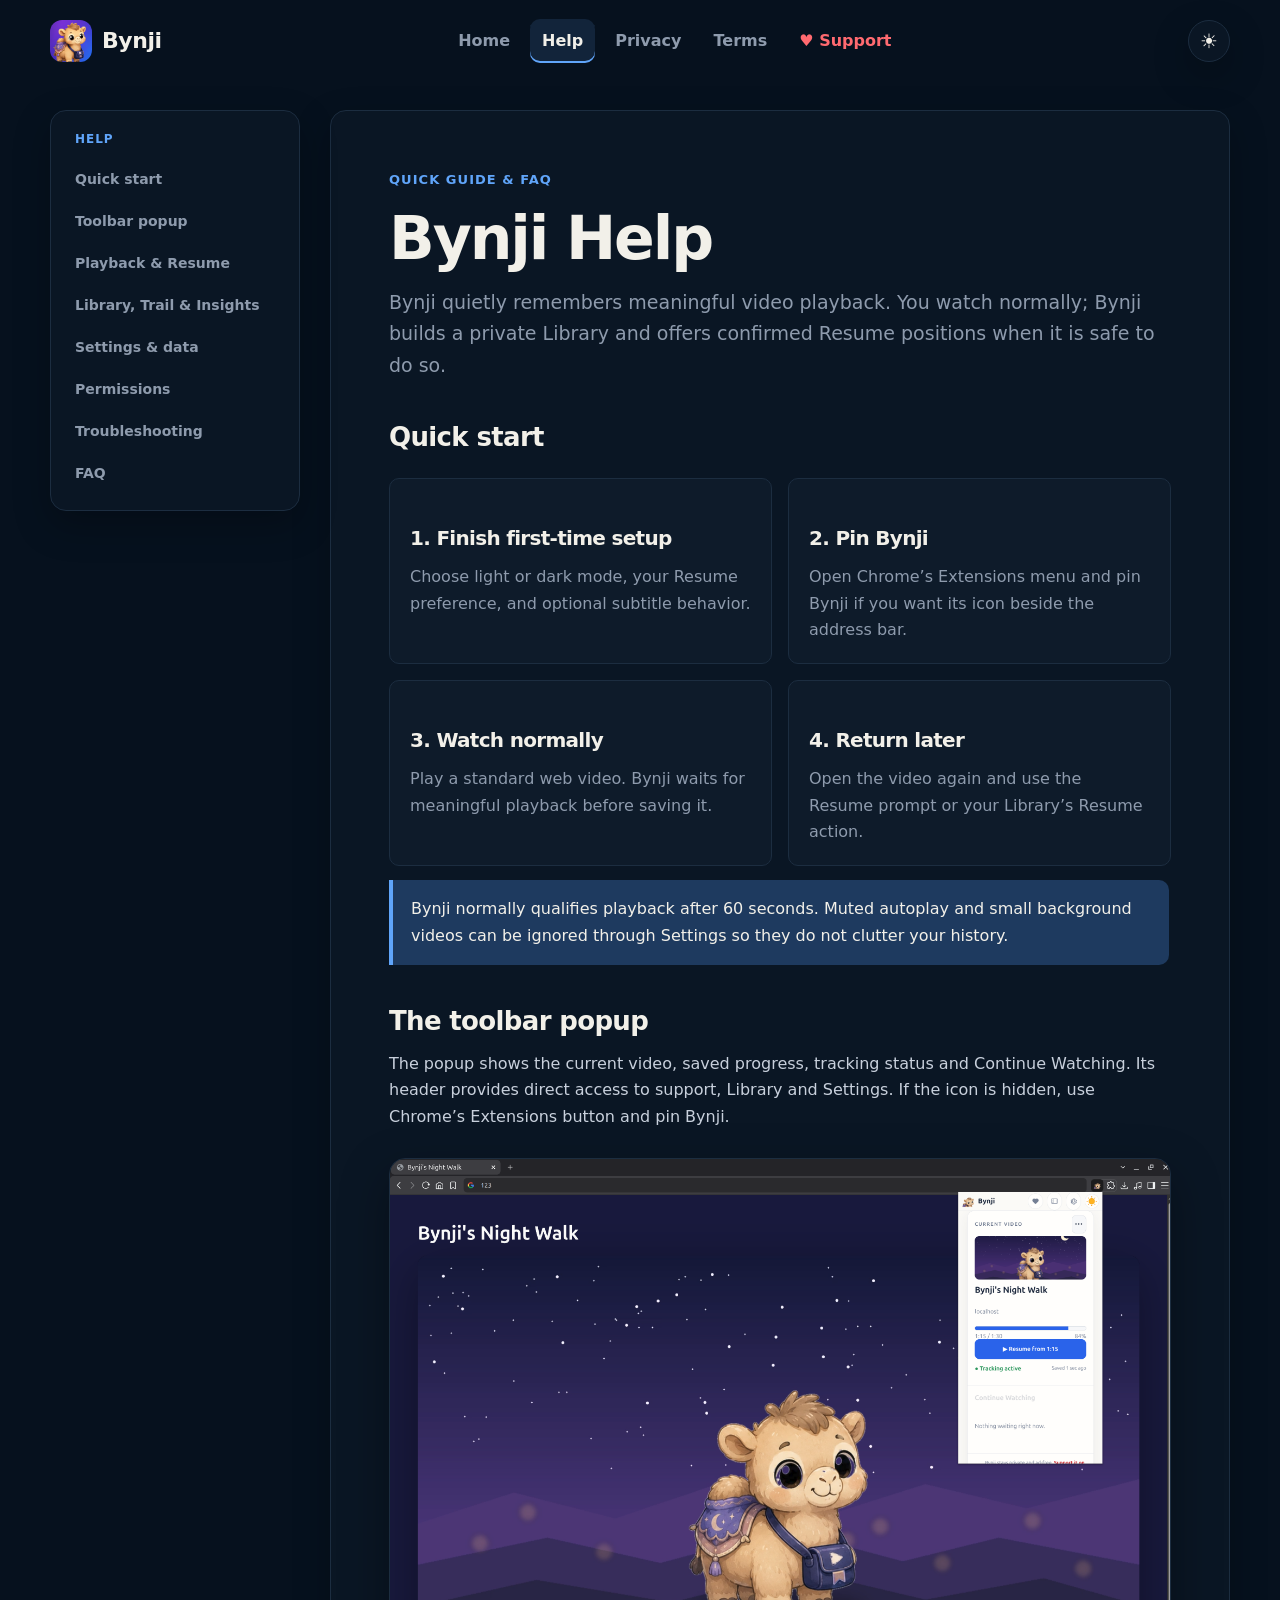
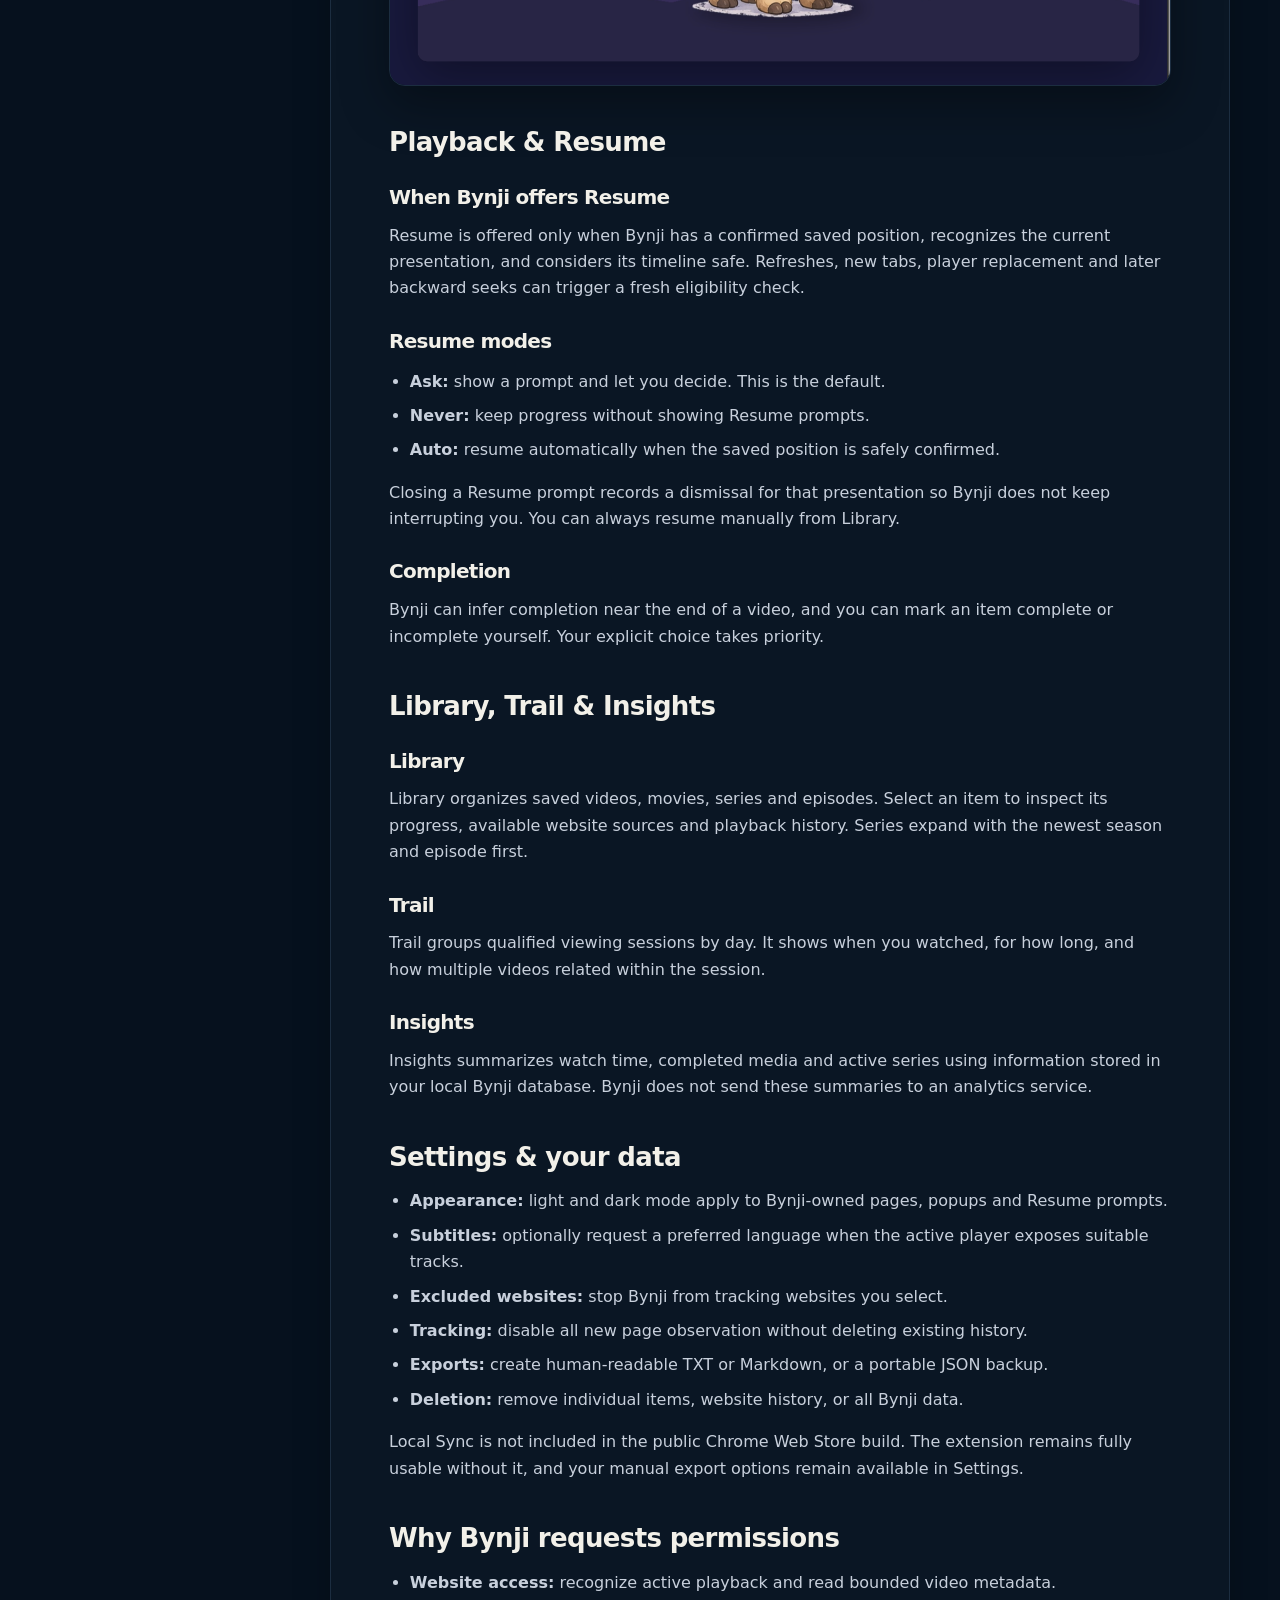
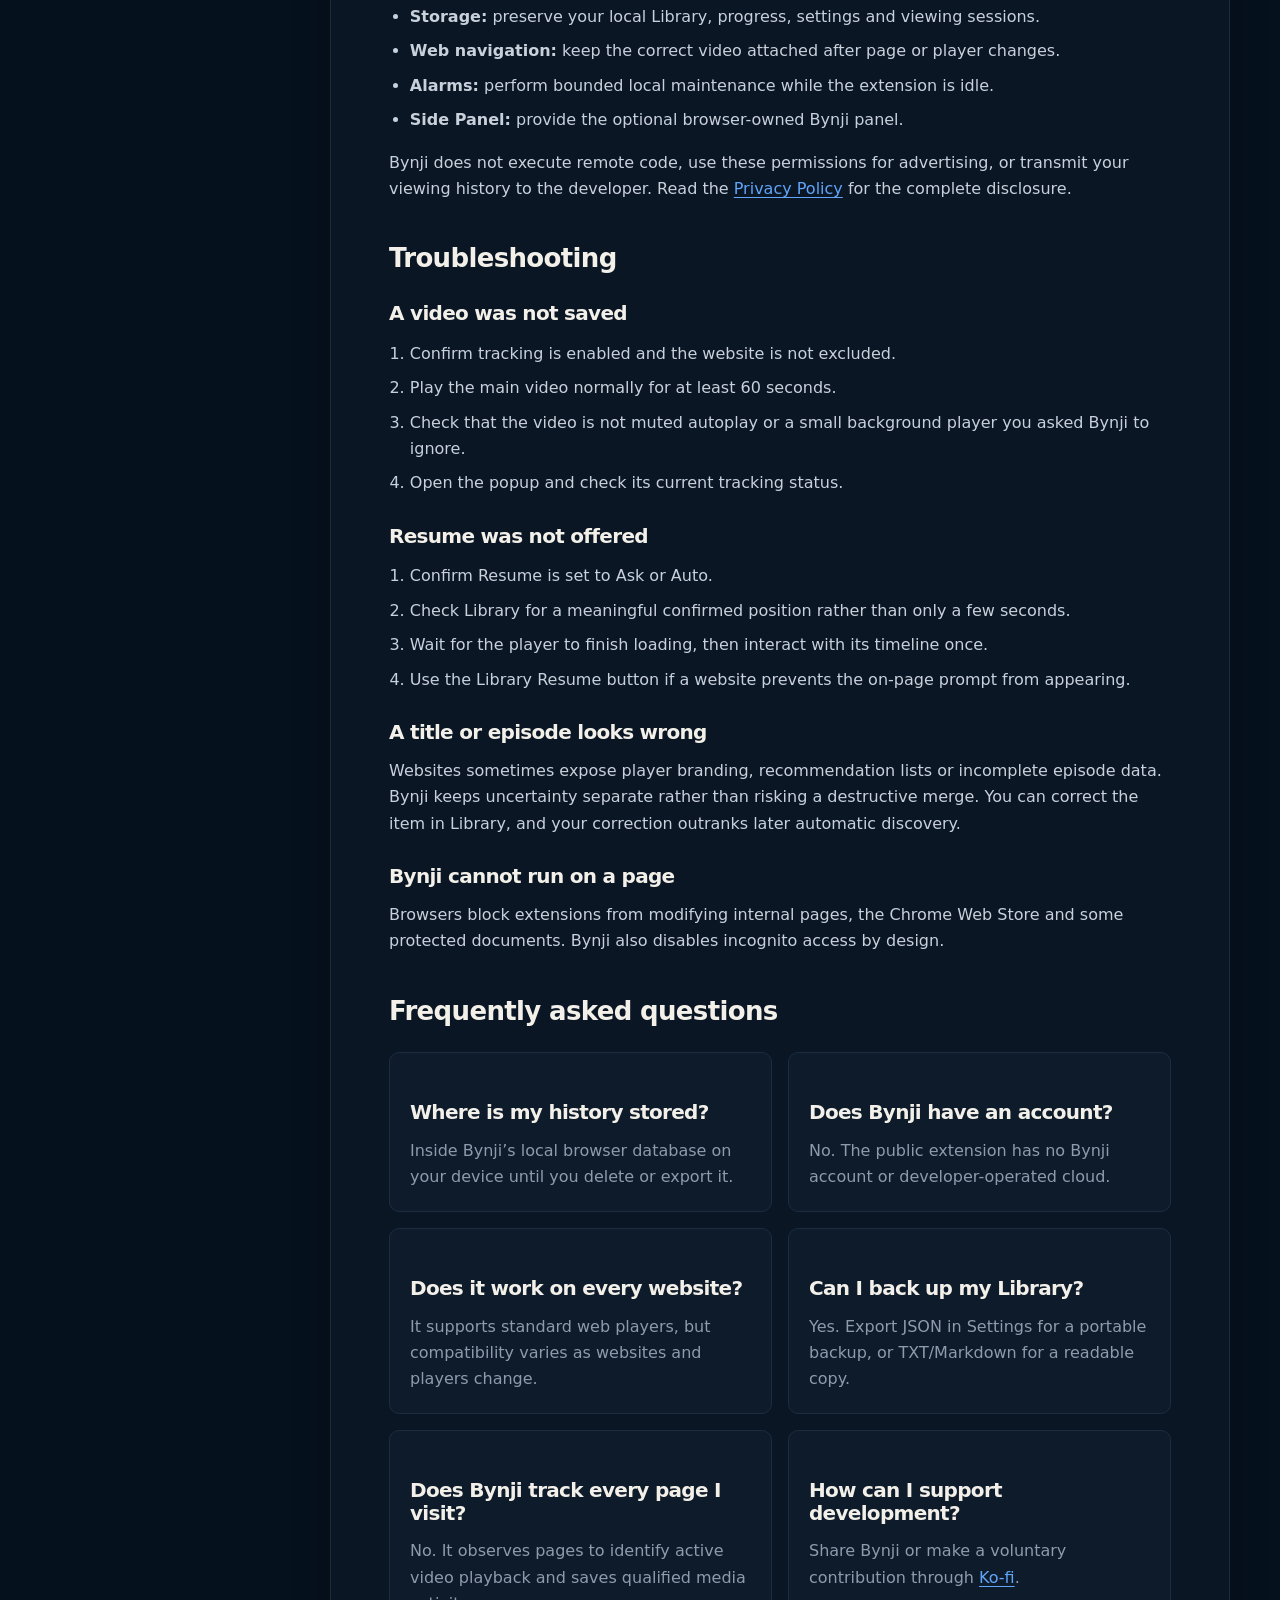
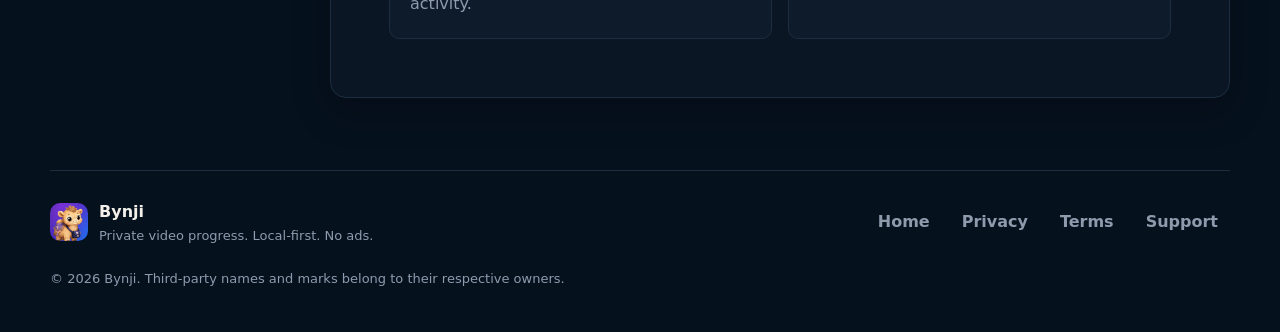
==== help.html @ 149ad933 "Add files via upload" ====
<!doctype html>
<html lang="en">
  <head>
    <meta charset="utf-8" />
    <meta name="viewport" content="width=device-width, initial-scale=1" />
    <meta name="theme-color" content="#06111e" />
    <meta
      name="description"
      content="Learn how to set up Bynji, save video progress, use Resume, and manage your private viewing history."
    />
    <title>Help · Bynji</title>
    <link
      rel="icon"
      type="image/png"
      sizes="32x32"
      href="assets/favicon-32.png"
    />
    <link
      rel="icon"
      type="image/png"
      sizes="16x16"
      href="assets/favicon-16.png"
    />
    <script src="theme.js"></script>
    <link rel="stylesheet" href="site.css" />
  </head>
  <body>
    <a class="skip-link" href="#main">Skip to content</a>
    <header class="site-header">
      <a class="brand" href="index.html" aria-label="Bynji home">
        <img src="assets/bynji-icon-128.png" alt="" width="42" height="42" />
        <span>Bynji</span>
      </a>
      <nav class="site-nav" aria-label="Primary navigation">
        <a href="index.html">Home</a>
        <a aria-current="page" href="help.html">Help</a>
        <a href="privacy.html">Privacy</a>
        <a href="terms.html">Terms</a>
        <a
          class="nav-support"
          href="https://ko-fi.com/bynji"
          target="_blank"
          rel="noreferrer"
          ><span aria-hidden="true">♥</span> Support</a
        >
      </nav>
    </header>

    <main id="main" class="page-shell">
      <aside class="page-aside">
        <strong>Help</strong>
        <nav aria-label="Help topics">
          <a href="#quick-start">Quick start</a>
          <a href="#toolbar">Toolbar popup</a>
          <a href="#resume">Playback &amp; Resume</a>
          <a href="#library">Library, Trail &amp; Insights</a>
          <a href="#controls">Settings &amp; data</a>
          <a href="#permissions">Permissions</a>
          <a href="#troubleshooting">Troubleshooting</a>
          <a href="#faq">FAQ</a>
        </nav>
      </aside>

      <article class="help-page">
        <p class="eyebrow">Quick guide &amp; FAQ</p>
        <h1>Bynji Help</h1>
        <p class="page-intro">
          Bynji quietly remembers meaningful video playback. You watch normally;
          Bynji builds a private Library and offers confirmed Resume positions
          when it is safe to do so.
        </p>

        <section id="quick-start">
          <h2>Quick start</h2>
          <div class="quick-grid">
            <div class="quick-card">
              <h3>1. Finish first-time setup</h3>
              <p>
                Choose light or dark mode, your Resume preference, and optional
                subtitle behavior.
              </p>
            </div>
            <div class="quick-card">
              <h3>2. Pin Bynji</h3>
              <p>
                Open Chrome’s Extensions menu and pin Bynji if you want its icon
                beside the address bar.
              </p>
            </div>
            <div class="quick-card">
              <h3>3. Watch normally</h3>
              <p>
                Play a standard web video. Bynji waits for meaningful playback
                before saving it.
              </p>
            </div>
            <div class="quick-card">
              <h3>4. Return later</h3>
              <p>
                Open the video again and use the Resume prompt or your Library’s
                Resume action.
              </p>
            </div>
          </div>
          <p class="notice">
            Bynji normally qualifies playback after 60 seconds. Muted autoplay
            and small background videos can be ignored through Settings so they
            do not clutter your history.
          </p>
        </section>

        <section id="toolbar">
          <h2>The toolbar popup</h2>
          <p>
            The popup shows the current video, saved progress, tracking status
            and Continue Watching. Its header provides direct access to support,
            Library and Settings. If the icon is hidden, use Chrome’s Extensions
            button and pin Bynji.
          </p>
          <figure class="inline-shot">
            <img
              src="assets/popup-resume-context.png"
              alt="Bynji popup showing saved progress beside the active Bynji's Night Walk video"
              width="2873"
              height="1938"
              loading="lazy"
            />
          </figure>
        </section>

        <section id="resume">
          <h2>Playback &amp; Resume</h2>
          <h3>When Bynji offers Resume</h3>
          <p>
            Resume is offered only when Bynji has a confirmed saved position,
            recognizes the current presentation, and considers its timeline
            safe. Refreshes, new tabs, player replacement and later backward
            seeks can trigger a fresh eligibility check.
          </p>
          <h3>Resume modes</h3>
          <ul>
            <li>
              <strong>Ask:</strong> show a prompt and let you decide. This is
              the default.
            </li>
            <li>
              <strong>Never:</strong> keep progress without showing Resume
              prompts.
            </li>
            <li>
              <strong>Auto:</strong> resume automatically when the saved
              position is safely confirmed.
            </li>
          </ul>
          <p>
            Closing a Resume prompt records a dismissal for that presentation so
            Bynji does not keep interrupting you. You can always resume manually
            from Library.
          </p>
          <h3>Completion</h3>
          <p>
            Bynji can infer completion near the end of a video, and you can mark
            an item complete or incomplete yourself. Your explicit choice takes
            priority.
          </p>
        </section>

        <section id="library">
          <h2>Library, Trail &amp; Insights</h2>
          <h3>Library</h3>
          <p>
            Library organizes saved videos, movies, series and episodes. Select
            an item to inspect its progress, available website sources and
            playback history. Series expand with the newest season and episode
            first.
          </p>
          <h3>Trail</h3>
          <p>
            Trail groups qualified viewing sessions by day. It shows when you
            watched, for how long, and how multiple videos related within the
            session.
          </p>
          <h3>Insights</h3>
          <p>
            Insights summarizes watch time, completed media and active series
            using information stored in your local Bynji database. Bynji does
            not send these summaries to an analytics service.
          </p>
        </section>

        <section id="controls">
          <h2>Settings &amp; your data</h2>
          <ul>
            <li>
              <strong>Appearance:</strong> light and dark mode apply to
              Bynji-owned pages, popups and Resume prompts.
            </li>
            <li>
              <strong>Subtitles:</strong> optionally request a preferred
              language when the active player exposes suitable tracks.
            </li>
            <li>
              <strong>Excluded websites:</strong> stop Bynji from tracking
              websites you select.
            </li>
            <li>
              <strong>Tracking:</strong> disable all new page observation
              without deleting existing history.
            </li>
            <li>
              <strong>Exports:</strong> create human-readable TXT or Markdown,
              or a portable JSON backup.
            </li>
            <li>
              <strong>Deletion:</strong> remove individual items, website
              history, or all Bynji data.
            </li>
          </ul>
          <p>
            Local Sync is not included in the public Chrome Web Store build. The
            extension remains fully usable without it, and your manual export
            options remain available in Settings.
          </p>
        </section>

        <section id="permissions">
          <h2>Why Bynji requests permissions</h2>
          <ul>
            <li>
              <strong>Website access:</strong> recognize active playback and
              read bounded video metadata.
            </li>
            <li>
              <strong>Storage:</strong> preserve your local Library, progress,
              settings and viewing sessions.
            </li>
            <li>
              <strong>Web navigation:</strong> keep the correct video attached
              after page or player changes.
            </li>
            <li>
              <strong>Alarms:</strong> perform bounded local maintenance while
              the extension is idle.
            </li>
            <li>
              <strong>Side Panel:</strong> provide the optional browser-owned
              Bynji panel.
            </li>
          </ul>
          <p>
            Bynji does not execute remote code, use these permissions for
            advertising, or transmit your viewing history to the developer. Read
            the <a href="privacy.html">Privacy Policy</a> for the complete
            disclosure.
          </p>
        </section>

        <section id="troubleshooting">
          <h2>Troubleshooting</h2>
          <h3>A video was not saved</h3>
          <ol>
            <li>
              Confirm tracking is enabled and the website is not excluded.
            </li>
            <li>Play the main video normally for at least 60 seconds.</li>
            <li>
              Check that the video is not muted autoplay or a small background
              player you asked Bynji to ignore.
            </li>
            <li>Open the popup and check its current tracking status.</li>
          </ol>
          <h3>Resume was not offered</h3>
          <ol>
            <li>Confirm Resume is set to Ask or Auto.</li>
            <li>
              Check Library for a meaningful confirmed position rather than only
              a few seconds.
            </li>
            <li>
              Wait for the player to finish loading, then interact with its
              timeline once.
            </li>
            <li>
              Use the Library Resume button if a website prevents the on-page
              prompt from appearing.
            </li>
          </ol>
          <h3>A title or episode looks wrong</h3>
          <p>
            Websites sometimes expose player branding, recommendation lists or
            incomplete episode data. Bynji keeps uncertainty separate rather
            than risking a destructive merge. You can correct the item in
            Library, and your correction outranks later automatic discovery.
          </p>
          <h3>Bynji cannot run on a page</h3>
          <p>
            Browsers block extensions from modifying internal pages, the Chrome
            Web Store and some protected documents. Bynji also disables
            incognito access by design.
          </p>
        </section>

        <section id="faq">
          <h2>Frequently asked questions</h2>
          <div class="faq-grid">
            <div class="faq-card">
              <h3>Where is my history stored?</h3>
              <p>
                Inside Bynji’s local browser database on your device until you
                delete or export it.
              </p>
            </div>
            <div class="faq-card">
              <h3>Does Bynji have an account?</h3>
              <p>
                No. The public extension has no Bynji account or
                developer-operated cloud.
              </p>
            </div>
            <div class="faq-card">
              <h3>Does it work on every website?</h3>
              <p>
                It supports standard web players, but compatibility varies as
                websites and players change.
              </p>
            </div>
            <div class="faq-card">
              <h3>Can I back up my Library?</h3>
              <p>
                Yes. Export JSON in Settings for a portable backup, or
                TXT/Markdown for a readable copy.
              </p>
            </div>
            <div class="faq-card">
              <h3>Does Bynji track every page I visit?</h3>
              <p>
                No. It observes pages to identify active video playback and
                saves qualified media activity.
              </p>
            </div>
            <div class="faq-card">
              <h3>How can I support development?</h3>
              <p>
                Share Bynji or make a voluntary contribution through
                <a
                  href="https://ko-fi.com/bynji"
                  target="_blank"
                  rel="noreferrer"
                  >Ko-fi</a
                >.
              </p>
            </div>
          </div>
        </section>
      </article>
    </main>

    <footer class="site-footer">
      <div class="footer-brand">
        <img src="assets/bynji-icon-128.png" alt="" width="38" height="38" />
        <div>
          <strong>Bynji</strong
          ><span>Private video progress. Local-first. No ads.</span>
        </div>
      </div>
      <nav aria-label="Footer navigation">
        <a href="index.html">Home</a><a href="privacy.html">Privacy</a
        ><a href="terms.html">Terms</a><a href="support.html">Support</a>
      </nav>
      <p>
        © 2026 Bynji. Third-party names and marks belong to their respective
        owners.
      </p>
    </footer>
  </body>
</html>
---- site.css ----
:root {
  color-scheme: dark;
  --background: #06111e;
  --surface: #0a1624;
  --surface-secondary: #0e1b2a;
  --surface-hover: #12243a;
  --surface-selected: #0d2949;
  --text: #c8d0dc;
  --text-strong: #f2f0e9;
  --muted: #8e9bad;
  --border: #1c2d40;
  --border-strong: #2a425d;
  --accent: #60a5fa;
  --accent-hover: #93c5fd;
  --accent-soft: #1e3a5f;
  --success: #56c785;
  --heart: #ff6a70;
  --shadow: 0 18px 48px rgb(0 0 0 / 34%);
  --shadow-soft: 0 14px 36px rgb(0 0 0 / 26%);
  --radius-small: 10px;
  --radius: 16px;
  --radius-large: 24px;
  --content: 1180px;
  --font:
    Inter, ui-sans-serif, system-ui, -apple-system, BlinkMacSystemFont,
    "Segoe UI", sans-serif;
}

:root[data-theme="light"] {
  color-scheme: light;
  --background: #fbfaf7;
  --surface: #fffefc;
  --surface-secondary: #f6f7f9;
  --surface-hover: #f1f5fb;
  --surface-selected: #edf4ff;
  --text: #344158;
  --text-strong: #101d35;
  --muted: #758095;
  --border: #e2e5e9;
  --border-strong: #cfd5dd;
  --accent: #2563eb;
  --accent-hover: #1d4ed8;
  --accent-soft: #dbeafe;
  --success: #24965a;
  --heart: #d51f2a;
  --shadow: 0 14px 38px rgb(16 29 53 / 8%);
  --shadow-soft: 0 8px 28px rgb(16 29 53 / 6%);
}

* {
  box-sizing: border-box;
}

html {
  scroll-behavior: smooth;
}

body {
  margin: 0;
  background: var(--background);
  color: var(--text);
  font: 16px/1.65 var(--font);
  text-rendering: optimizeLegibility;
}

img {
  display: block;
  max-width: 100%;
}

a {
  color: var(--accent);
  text-decoration-thickness: 1px;
  text-underline-offset: 3px;
}

button,
a {
  -webkit-tap-highlight-color: transparent;
}

:focus-visible {
  outline: 3px solid var(--accent);
  outline-offset: 3px;
}

.skip-link {
  position: fixed;
  z-index: 20;
  top: 10px;
  left: 10px;
  translate: 0 -150%;
  border-radius: var(--radius-small);
  padding: 10px 14px;
  background: var(--accent);
  color: #fff;
  font-weight: 750;
  text-decoration: none;
}

.skip-link:focus {
  translate: 0;
}

.site-header,
main,
.site-footer {
  width: min(var(--content), calc(100% - 40px));
  margin-inline: auto;
}

.site-header {
  min-height: 82px;
  display: flex;
  align-items: center;
  justify-content: space-between;
  gap: 32px;
  padding-block: 16px;
}

.brand {
  display: inline-flex;
  align-items: center;
  gap: 10px;
  color: var(--text-strong);
  font-size: 22px;
  font-weight: 800;
  letter-spacing: -0.02em;
  text-decoration: none;
}

.brand img {
  border-radius: 12px;
}

.site-nav,
.site-footer nav {
  display: flex;
  align-items: center;
  flex-wrap: wrap;
  gap: 8px;
}

.site-nav a,
.site-footer nav a {
  border-radius: var(--radius-small);
  padding: 9px 12px;
  color: var(--muted);
  font-weight: 650;
  text-decoration: none;
}

.site-nav a:hover,
.site-footer nav a:hover,
.site-nav a[aria-current="page"] {
  background: var(--surface-hover);
  color: var(--text-strong);
}

.site-nav a[aria-current="page"] {
  box-shadow: inset 0 -2px var(--accent);
}

.site-nav .nav-support {
  color: var(--heart);
}

.theme-toggle {
  width: 42px;
  height: 42px;
  flex: 0 0 auto;
  display: inline-grid;
  place-items: center;
  border: 1px solid var(--border);
  border-radius: 50%;
  padding: 0;
  background: var(--surface);
  color: var(--text-strong);
  cursor: pointer;
  font: 20px/1 var(--font);
  box-shadow: var(--shadow-soft);
}

.theme-toggle:hover {
  border-color: var(--accent);
  background: var(--surface-hover);
}

main {
  padding-block: 28px 72px;
}

.hero {
  position: relative;
  overflow: hidden;
  min-height: 580px;
  display: grid;
  grid-template-columns: minmax(0, 1.05fr) minmax(360px, 0.95fr);
  align-items: center;
  gap: clamp(44px, 7vw, 96px);
  border: 1px solid var(--border);
  border-radius: var(--radius-large);
  padding: clamp(38px, 7vw, 84px);
  background:
    radial-gradient(circle at 88% 12%, rgb(37 99 235 / 19%), transparent 34%),
    linear-gradient(135deg, var(--surface), var(--surface-secondary));
  box-shadow: var(--shadow);
}

.hero::after {
  position: absolute;
  right: -90px;
  bottom: -180px;
  width: 460px;
  height: 460px;
  border: 1px solid var(--border);
  border-radius: 50%;
  content: "";
  opacity: 0.65;
}

.hero-copy,
.hero-art {
  position: relative;
  z-index: 1;
}

.eyebrow {
  margin: 0 0 12px;
  color: var(--accent);
  font-size: 13px;
  font-weight: 800;
  letter-spacing: 0.08em;
  text-transform: uppercase;
}

.status-dot {
  display: inline-block;
  width: 8px;
  height: 8px;
  margin-right: 6px;
  border-radius: 50%;
  background: var(--success);
}

h1,
h2,
h3,
p {
  overflow-wrap: break-word;
}

h1,
h2,
h3 {
  color: var(--text-strong);
  line-height: 1.14;
  letter-spacing: -0.035em;
}

h1 {
  max-width: 720px;
  margin: 0;
  font-size: clamp(46px, 7.5vw, 82px);
}

h2 {
  margin: 0;
  font-size: clamp(28px, 4vw, 44px);
}

h3 {
  margin: 0;
  font-size: 20px;
}

.hero-lede {
  max-width: 650px;
  margin: 24px 0 0;
  color: var(--muted);
  font-size: clamp(18px, 2vw, 22px);
}

.actions {
  display: flex;
  flex-wrap: wrap;
  gap: 12px;
  margin-top: 30px;
}

.button {
  min-height: 46px;
  display: inline-flex;
  align-items: center;
  justify-content: center;
  gap: 8px;
  border: 1px solid var(--border-strong);
  border-radius: var(--radius-small);
  padding: 10px 17px;
  background: var(--surface);
  color: var(--text-strong);
  font-weight: 750;
  text-align: center;
  text-decoration: none;
  box-shadow: 0 2px 4px rgb(16 29 53 / 4%);
}

.button:hover {
  border-color: var(--accent);
  background: var(--surface-hover);
}

.button--primary {
  border-color: var(--accent);
  background: var(--accent);
  color: #fff;
}

.button--primary:hover {
  border-color: var(--accent-hover);
  background: var(--accent-hover);
}

.button--disabled {
  cursor: default;
  opacity: 0.88;
}

.hero-points {
  display: flex;
  flex-wrap: wrap;
  gap: 10px 22px;
  margin: 22px 0 0;
  padding: 0;
  color: var(--muted);
  font-size: 14px;
  font-weight: 650;
  list-style: none;
}

.hero-points li::before {
  margin-right: 7px;
  color: var(--success);
  content: "✓";
}

.hero-art {
  min-height: 350px;
  display: grid;
  place-items: center;
}

.hero-art > img {
  position: absolute;
  z-index: 2;
  top: -12px;
  right: 14px;
  width: clamp(92px, 13vw, 140px);
  border: 8px solid var(--surface);
  border-radius: 28px;
  box-shadow: var(--shadow);
  rotate: 4deg;
}

.resume-card {
  width: min(100%, 390px);
  display: grid;
  gap: 14px;
  border: 1px solid var(--border);
  border-radius: var(--radius);
  padding: 28px;
  background: var(--surface);
  box-shadow: var(--shadow);
  rotate: -2deg;
}

.resume-label {
  color: var(--accent);
  font-size: 13px;
  font-weight: 800;
  letter-spacing: 0.09em;
  text-transform: uppercase;
}

.resume-card strong {
  color: var(--text-strong);
  font-size: 24px;
}

.progress-track {
  overflow: hidden;
  height: 7px;
  border-radius: 99px;
  background: var(--surface-secondary);
}

.progress-track span {
  display: block;
  width: 74%;
  height: 100%;
  border-radius: inherit;
  background: var(--accent);
}

.resume-meta {
  color: var(--muted);
  font-size: 13px;
}

.feature-grid {
  display: grid;
  grid-template-columns: repeat(4, minmax(0, 1fr));
  gap: 16px;
  margin-top: 22px;
}

.feature-card {
  border: 1px solid var(--border);
  border-radius: var(--radius);
  padding: 25px;
  background: var(--surface);
  box-shadow: var(--shadow-soft);
}

.feature-card h2 {
  margin-top: 18px;
  font-size: 21px;
  letter-spacing: -0.02em;
}

.feature-card p {
  margin: 10px 0 0;
  color: var(--muted);
  font-size: 15px;
}

.feature-icon {
  width: 42px;
  height: 42px;
  display: inline-grid;
  place-items: center;
  border: 1px solid color-mix(in srgb, var(--accent) 35%, var(--border));
  border-radius: 50%;
  background: var(--accent-soft);
  color: var(--accent);
  font-size: 18px;
  font-weight: 800;
}

.showcase,
.steps,
.compatibility {
  margin-top: clamp(72px, 10vw, 120px);
}

.section-heading {
  max-width: 760px;
}

.section-heading > p:not(.eyebrow),
.compatibility p,
.privacy-banner p {
  margin: 18px 0 0;
  color: var(--muted);
  font-size: 18px;
}

.product-shot {
  overflow: hidden;
  margin: 0;
  border: 1px solid var(--border);
  border-radius: var(--radius);
  background: var(--surface);
  box-shadow: var(--shadow);
}

.product-shot--wide {
  margin-top: 34px;
}

.product-shot img {
  width: 100%;
  height: auto;
  background: var(--surface-secondary);
}

.product-shot figcaption {
  padding: 14px 18px;
  color: var(--muted);
  font-size: 14px;
}

.product-shot-grid {
  display: grid;
  grid-template-columns: repeat(2, minmax(0, 1fr));
  gap: 20px;
  margin-top: 20px;
}

.step-list {
  display: grid;
  grid-template-columns: repeat(3, minmax(0, 1fr));
  gap: 18px;
  margin: 32px 0 0;
  padding: 0;
  list-style: none;
}

.step-list li {
  display: flex;
  gap: 16px;
  border-top: 1px solid var(--border-strong);
  padding-top: 22px;
}

.step-list li > span {
  flex: 0 0 auto;
  width: 32px;
  height: 32px;
  display: grid;
  place-items: center;
  border-radius: 50%;
  background: var(--accent);
  color: #fff;
  font-size: 14px;
  font-weight: 800;
}

.step-list strong {
  display: block;
  color: var(--text-strong);
}

.step-list p {
  margin: 7px 0 0;
  color: var(--muted);
  font-size: 15px;
}

.privacy-banner {
  display: grid;
  grid-template-columns: minmax(0, 1fr) auto;
  align-items: center;
  gap: 38px;
  margin-top: clamp(72px, 10vw, 120px);
  border: 1px solid color-mix(in srgb, var(--accent) 28%, var(--border));
  border-radius: var(--radius-large);
  padding: clamp(28px, 5vw, 54px);
  background:
    radial-gradient(circle at 100% 0%, rgb(37 99 235 / 14%), transparent 42%),
    var(--surface);
  box-shadow: var(--shadow-soft);
}

.privacy-banner h2 {
  max-width: 730px;
}

.compatibility {
  display: flex;
  align-items: end;
  justify-content: space-between;
  gap: 40px;
  border-bottom: 1px solid var(--border);
  padding-bottom: 58px;
}

.text-link {
  flex: 0 0 auto;
  font-weight: 750;
  text-decoration: none;
}

.text-link:hover {
  text-decoration: underline;
}

.site-footer {
  display: grid;
  grid-template-columns: 1fr auto;
  align-items: center;
  gap: 22px;
  border-top: 1px solid var(--border);
  padding-block: 28px 42px;
}

.footer-brand {
  display: flex;
  align-items: center;
  gap: 11px;
}

.footer-brand img {
  border-radius: 10px;
}

.footer-brand strong,
.footer-brand span {
  display: block;
}

.footer-brand strong {
  color: var(--text-strong);
}

.footer-brand span,
.site-footer > p {
  color: var(--muted);
  font-size: 13px;
}

.site-footer > p {
  grid-column: 1 / -1;
  margin: 0;
}

/* Interior pages */
.page-shell {
  display: grid;
  grid-template-columns: 250px minmax(0, 1fr);
  gap: 30px;
  align-items: start;
}

.page-aside {
  position: sticky;
  top: 24px;
  border: 1px solid var(--border);
  border-radius: var(--radius);
  padding: 16px;
  background: var(--surface);
  box-shadow: var(--shadow-soft);
}

.page-aside strong {
  display: block;
  margin: 3px 8px 10px;
  color: var(--accent);
  font-size: 12px;
  letter-spacing: 0.08em;
  text-transform: uppercase;
}

.page-aside nav {
  display: grid;
  gap: 3px;
}

.page-aside a {
  border-radius: 8px;
  padding: 8px;
  color: var(--muted);
  font-size: 14px;
  font-weight: 650;
  text-decoration: none;
}

.page-aside a:hover,
.page-aside a[aria-current="true"] {
  background: var(--surface-hover);
  color: var(--text-strong);
}

.document,
.help-page {
  border: 1px solid var(--border);
  border-radius: var(--radius);
  padding: clamp(28px, 5vw, 58px);
  background: var(--surface);
  box-shadow: var(--shadow-soft);
}

.document > :first-child,
.help-page > :first-child {
  margin-top: 0;
}

.document h1,
.help-page h1 {
  font-size: clamp(38px, 6vw, 60px);
}

.document h2,
.help-page h2 {
  margin-top: 42px;
  font-size: 26px;
  letter-spacing: -0.025em;
}

.document h3,
.help-page h3 {
  margin-top: 28px;
}

.document p,
.document li,
.help-page p,
.help-page li {
  max-width: 780px;
}

.document p,
.help-page p {
  margin-block: 14px;
}

.document ul,
.document ol,
.help-page ul,
.help-page ol {
  padding-left: 1.3rem;
}

.document li + li,
.help-page li + li {
  margin-top: 8px;
}

.effective,
.muted {
  color: var(--muted);
}

.page-intro {
  max-width: 760px;
  color: var(--muted);
  font-size: 19px;
}

.quick-grid,
.faq-grid {
  display: grid;
  grid-template-columns: repeat(2, minmax(0, 1fr));
  gap: 16px;
  margin-top: 26px;
}

.quick-card,
.faq-card {
  border: 1px solid var(--border);
  border-radius: var(--radius-small);
  padding: 20px;
  background: var(--surface-secondary);
}

.quick-card p,
.faq-card p {
  margin-bottom: 0;
  color: var(--muted);
}

.inline-shot {
  width: 100%;
  margin: 28px 0;
  overflow: hidden;
  border: 1px solid var(--border);
  border-radius: var(--radius);
  box-shadow: var(--shadow);
}

.inline-shot img {
  width: 100%;
  height: auto;
}

.notice {
  margin-top: 26px;
  border-left: 4px solid var(--accent);
  border-radius: 0 var(--radius-small) var(--radius-small) 0;
  padding: 16px 18px;
  background: var(--accent-soft);
  color: var(--text-strong);
}

.support-hero {
  min-height: 520px;
  display: grid;
  grid-template-columns: minmax(0, 1fr) minmax(240px, 0.7fr);
  align-items: center;
  gap: 48px;
}

.support-hero img {
  width: min(100%, 360px);
  justify-self: center;
  border-radius: var(--radius-large);
  box-shadow: var(--shadow);
}

@media (max-width: 940px) {
  .hero {
    grid-template-columns: 1fr;
  }

  .hero-art {
    min-height: 280px;
  }

  .feature-grid {
    grid-template-columns: repeat(2, minmax(0, 1fr));
  }

  .page-shell {
    grid-template-columns: 1fr;
  }

  .page-aside {
    position: static;
  }

  .page-aside nav {
    display: flex;
    flex-wrap: wrap;
  }
}

@media (max-width: 720px) {
  .site-header {
    position: relative;
    align-items: flex-start;
    flex-direction: column;
    gap: 12px;
    padding-right: 54px;
  }

  .theme-toggle {
    position: absolute;
    top: 16px;
    right: 0;
  }

  .site-nav {
    width: 100%;
    overflow-x: auto;
    flex-wrap: nowrap;
    padding-bottom: 4px;
  }

  .site-nav a {
    flex: 0 0 auto;
  }

  .hero {
    min-height: 0;
    padding: 34px 24px;
  }

  .feature-grid,
  .product-shot-grid,
  .step-list,
  .quick-grid,
  .faq-grid,
  .support-hero {
    grid-template-columns: 1fr;
  }

  .privacy-banner {
    grid-template-columns: 1fr;
  }

  .compatibility {
    align-items: flex-start;
    flex-direction: column;
  }

  .site-footer {
    grid-template-columns: 1fr;
  }
}

@media (max-width: 480px) {
  .site-header,
  main,
  .site-footer {
    width: min(100% - 24px, var(--content));
  }

  main {
    padding-top: 12px;
  }

  h1 {
    font-size: 42px;
  }

  .hero-art > img {
    right: -2px;
  }

  .document,
  .help-page {
    padding: 24px 20px;
  }
}

@media (prefers-reduced-motion: reduce) {
  html {
    scroll-behavior: auto;
  }
}
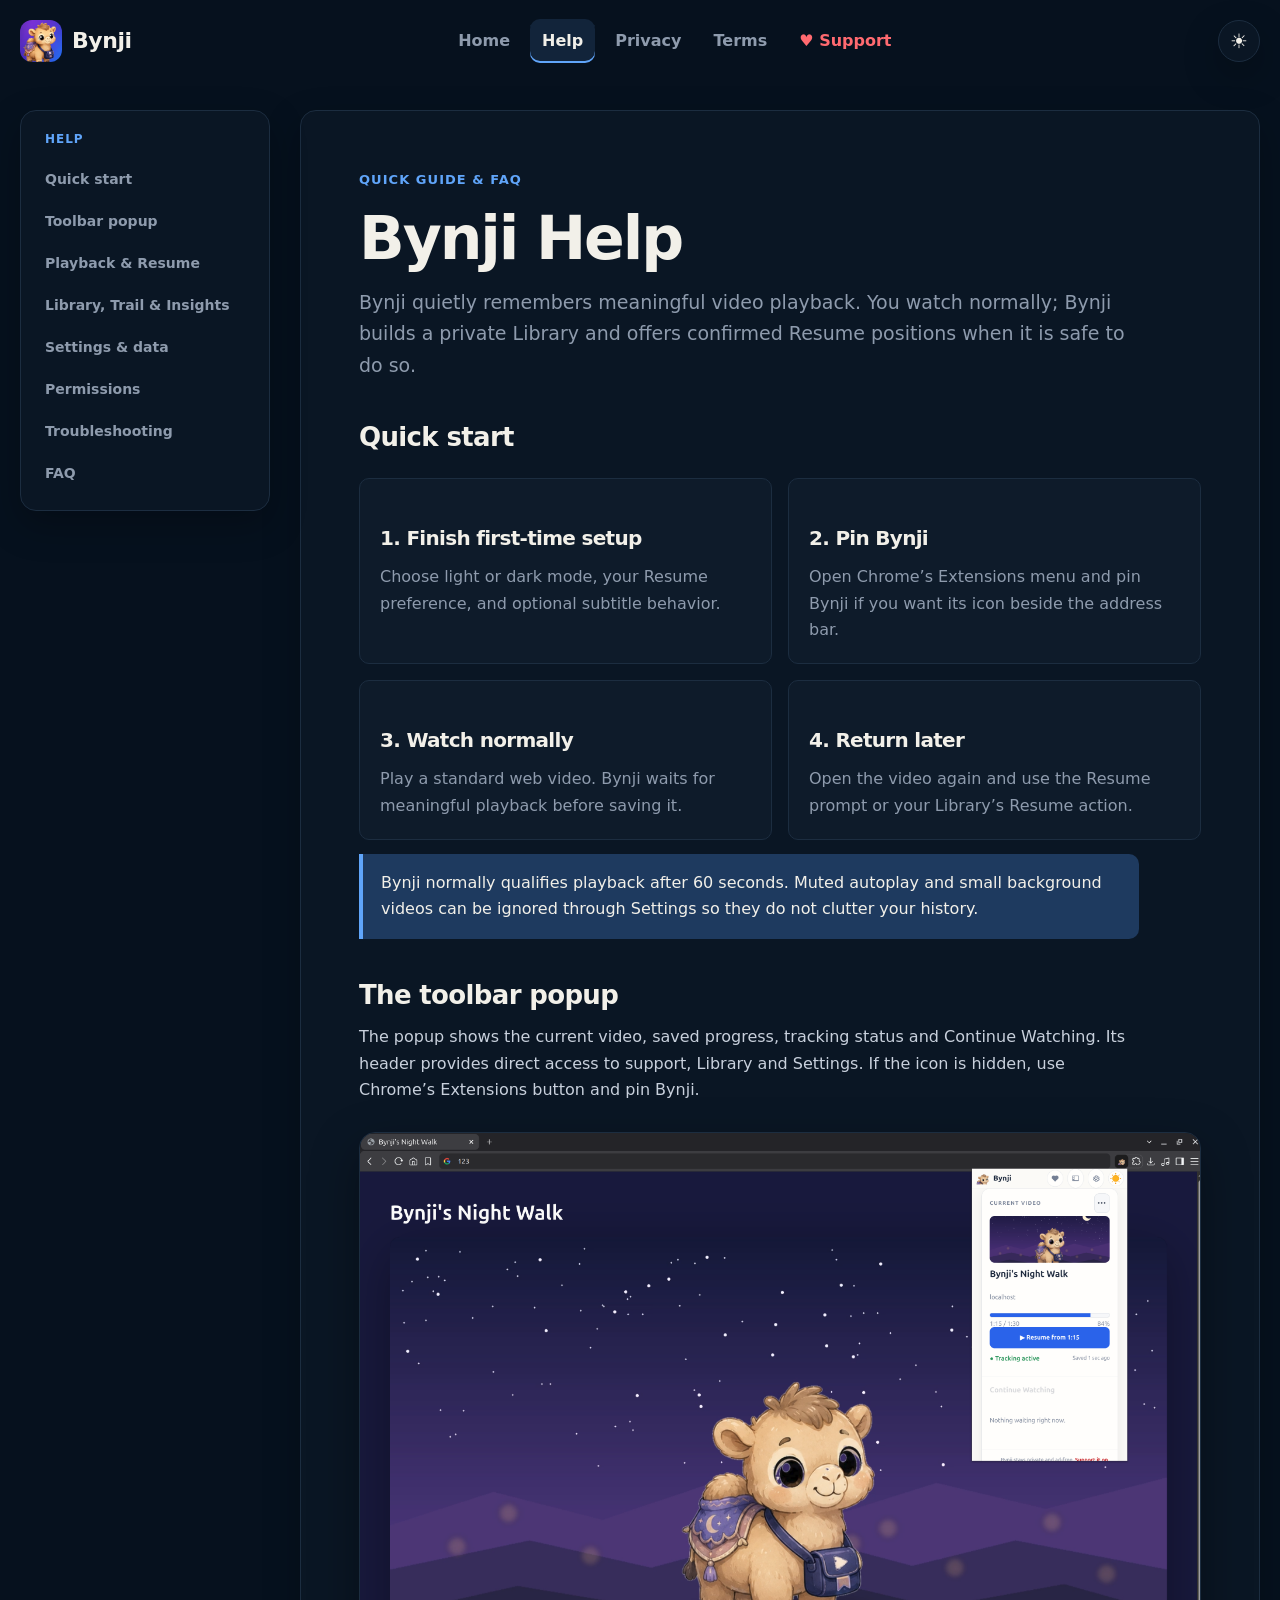
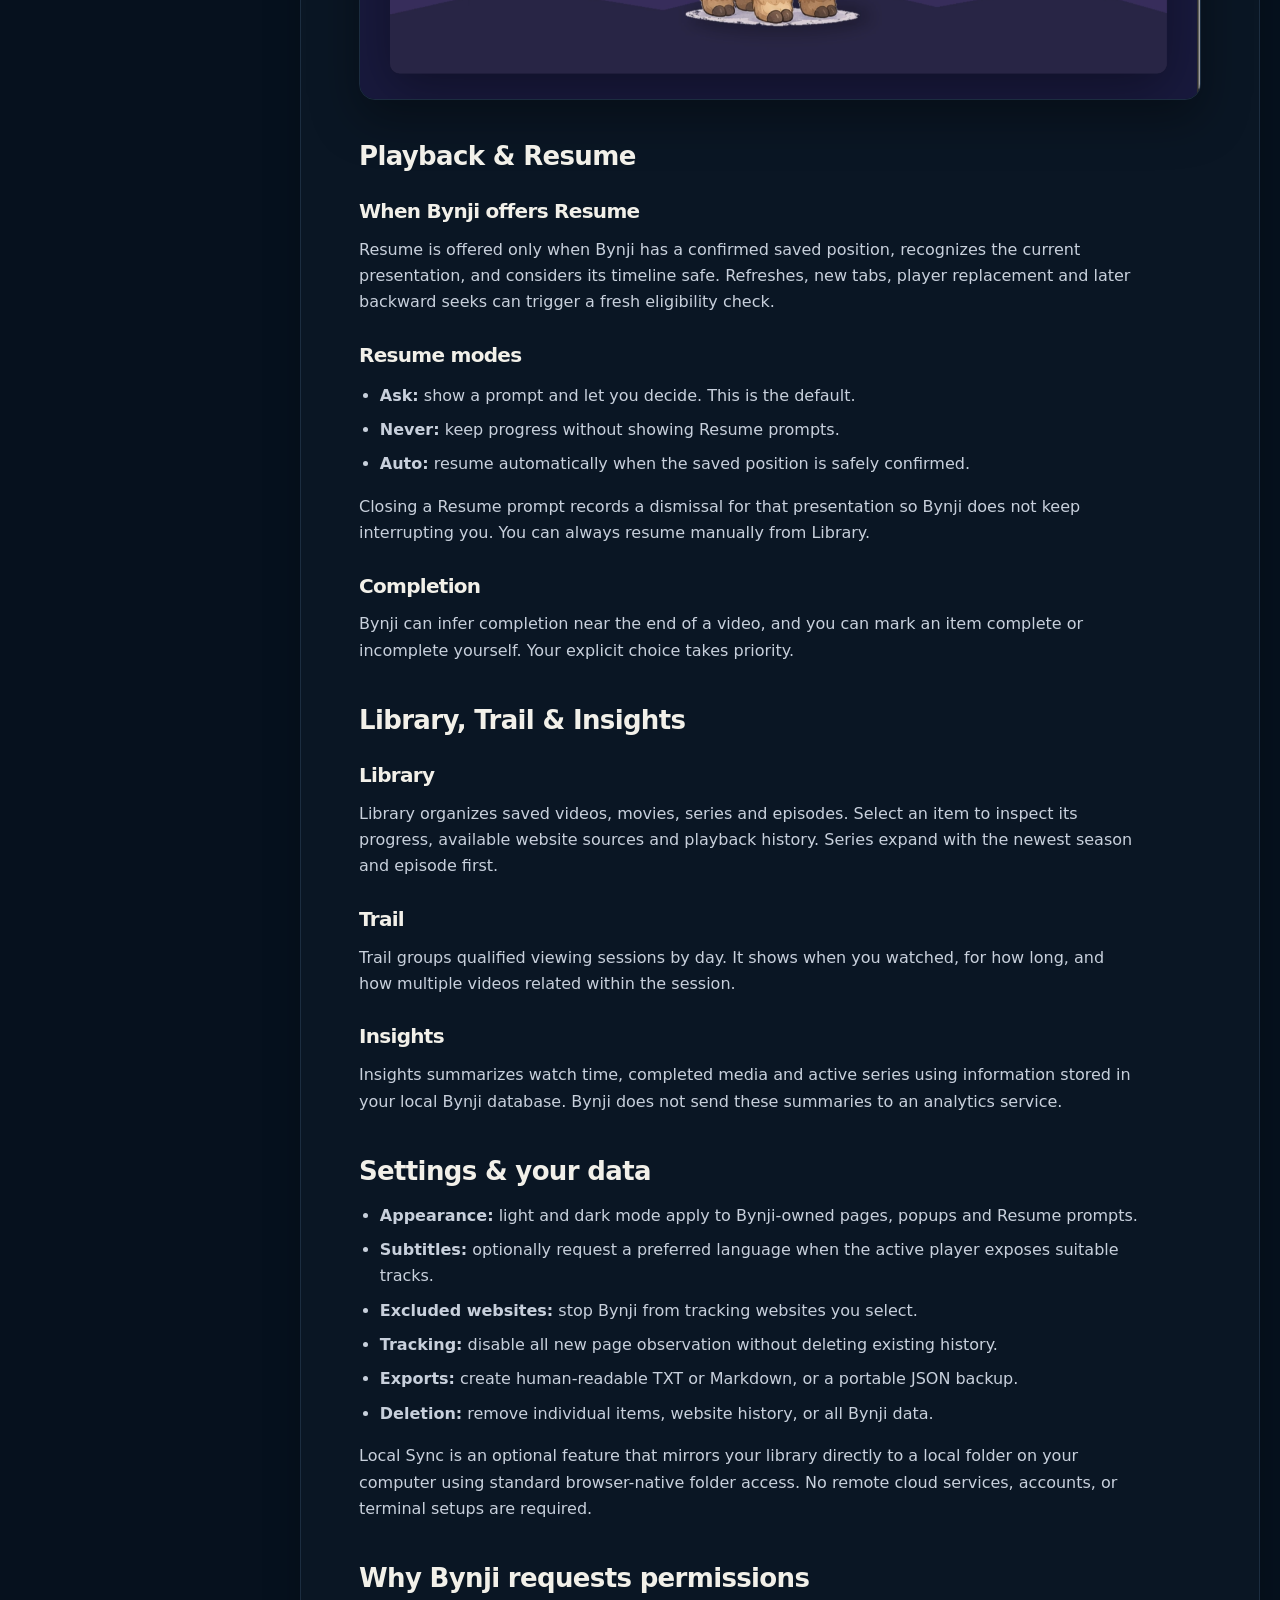
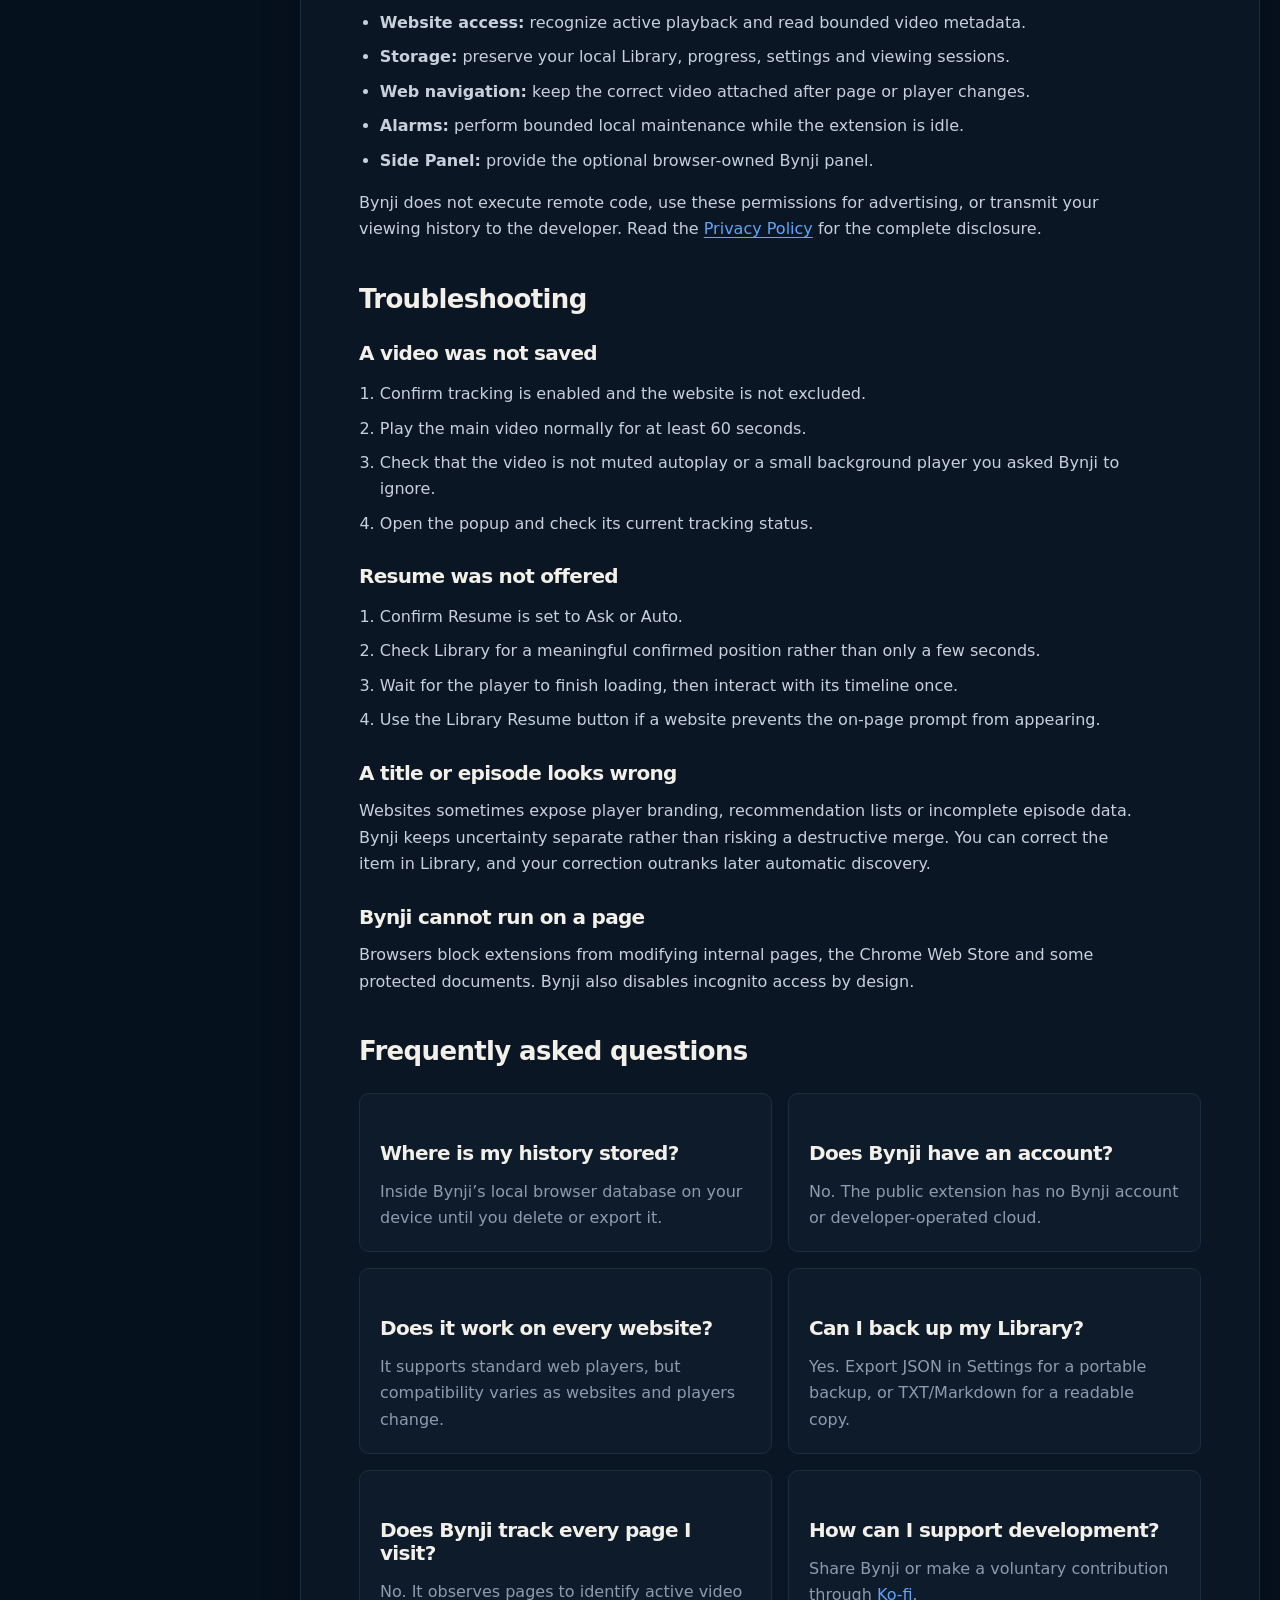
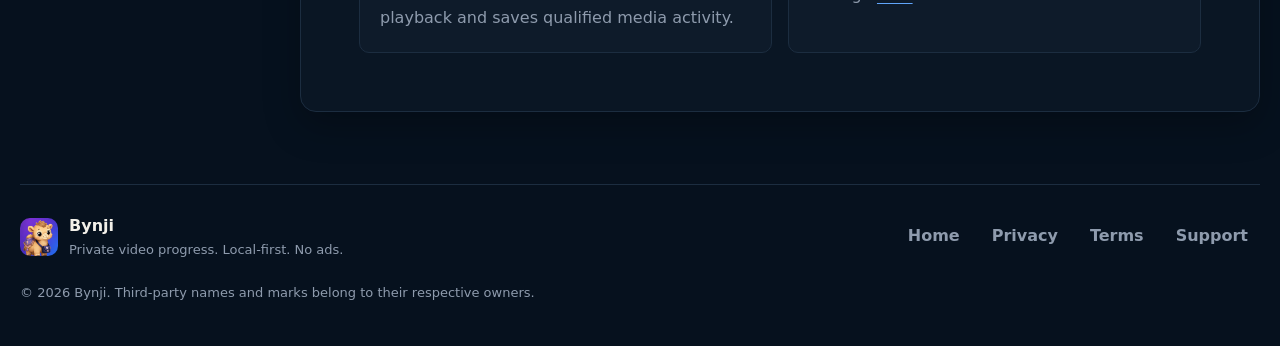
==== commit 6d5edabd: "Add files via upload" ====
--- a/help.html
+++ b/help.html
@@ -21,8 +21,8 @@
       sizes="16x16"
       href="assets/favicon-16.png"
     />
-    <script src="theme.js"></script>
-    <link rel="stylesheet" href="site.css" />
+    <script src="theme.js?v=20260831-2"></script>
+    <link rel="stylesheet" href="site.css?v=20260831-2" />
   </head>
   <body>
     <a class="skip-link" href="#main">Skip to content</a>
@@ -217,9 +217,9 @@
             </li>
           </ul>
           <p>
-            Local Sync is not included in the public Chrome Web Store build. The
-            extension remains fully usable without it, and your manual export
-            options remain available in Settings.
+            Local Sync is an optional feature that mirrors your library directly to
+            a local folder on your computer using standard browser-native folder access.
+            No remote cloud services, accounts, or terminal setups are required.
           </p>
         </section>
 
--- a/site.css
+++ b/site.css
@@ -20,7 +20,7 @@
   --radius-small: 10px;
   --radius: 16px;
   --radius-large: 24px;
-  --content: 1180px;
+  --content: 1380px;
   --font:
     Inter, ui-sans-serif, system-ui, -apple-system, BlinkMacSystemFont,
     "Segoe UI", sans-serif;
@@ -467,6 +467,7 @@
 
 .product-shot {
   overflow: hidden;
+  max-width: 100%;
   margin: 0;
   border: 1px solid var(--border);
   border-radius: var(--radius);
@@ -480,6 +481,7 @@
 
 .product-shot img {
   width: 100%;
+  max-width: 100%;
   height: auto;
   background: var(--surface-secondary);
 }
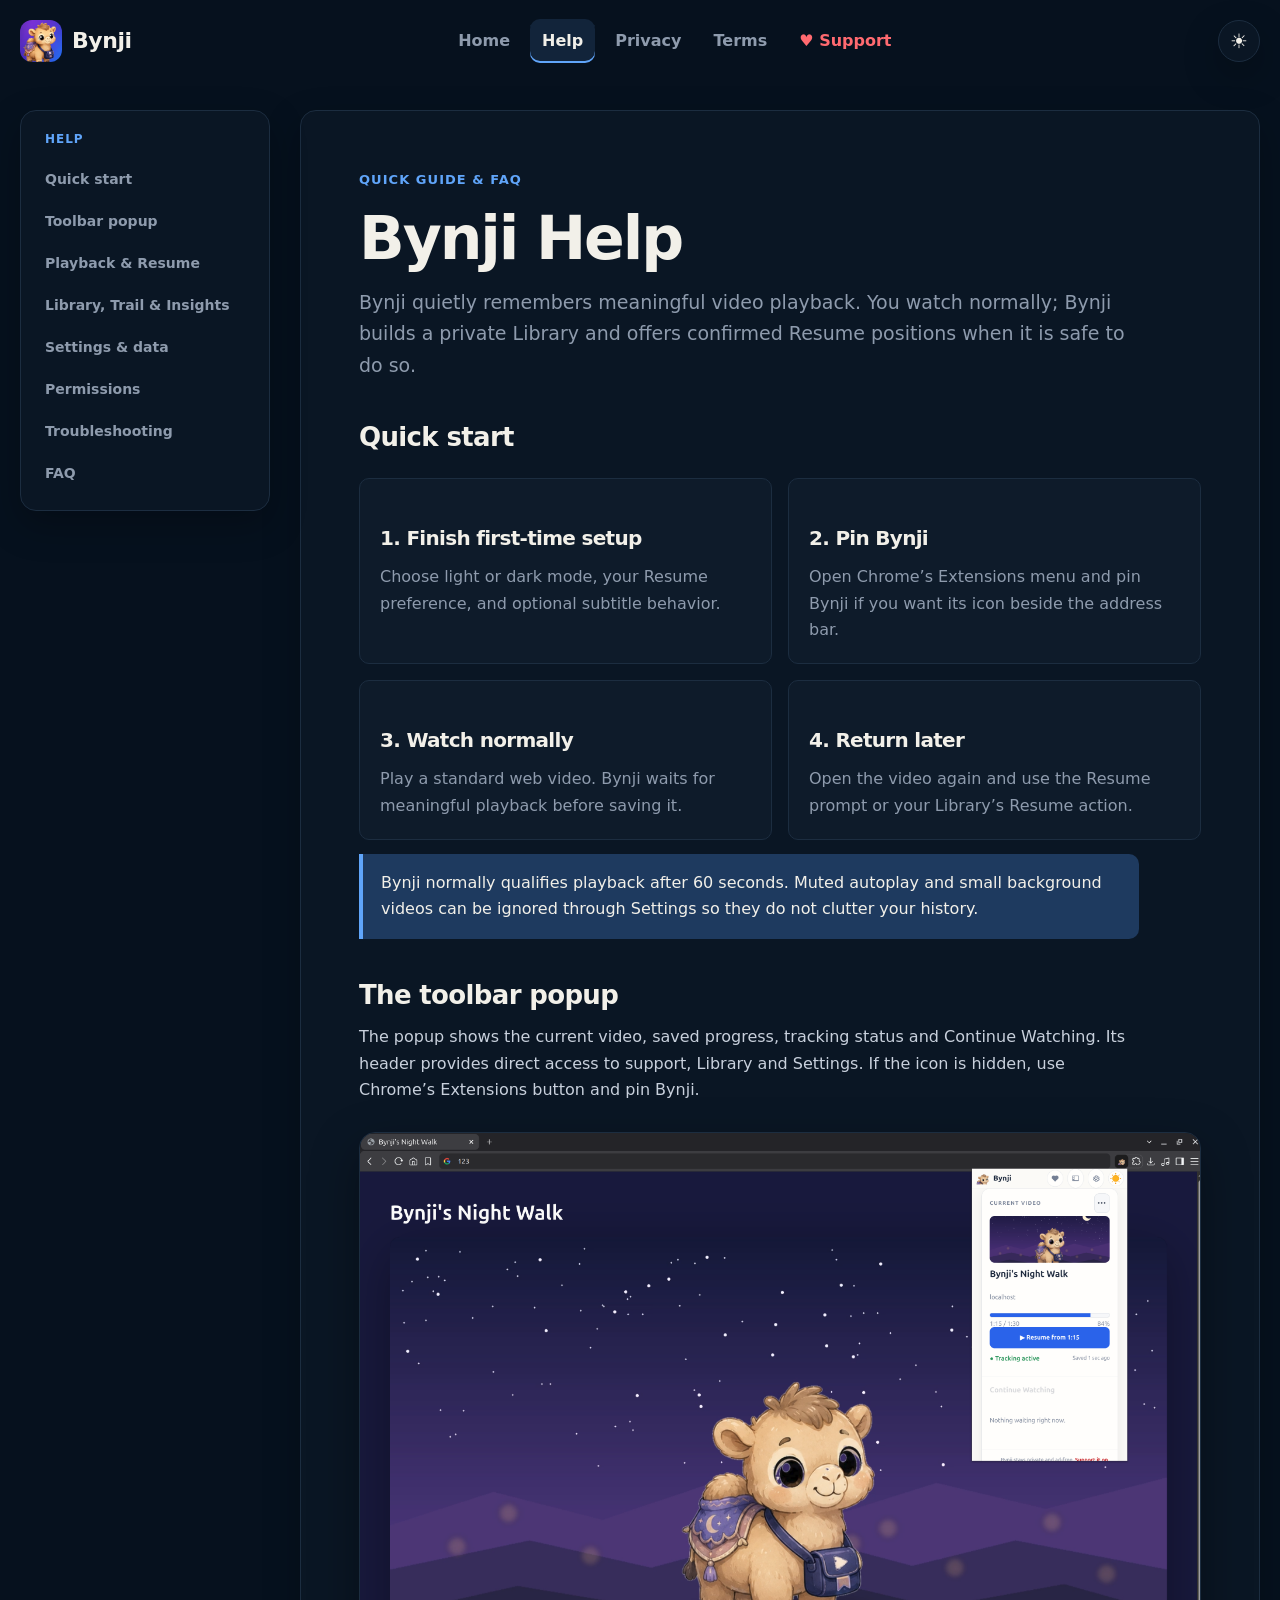
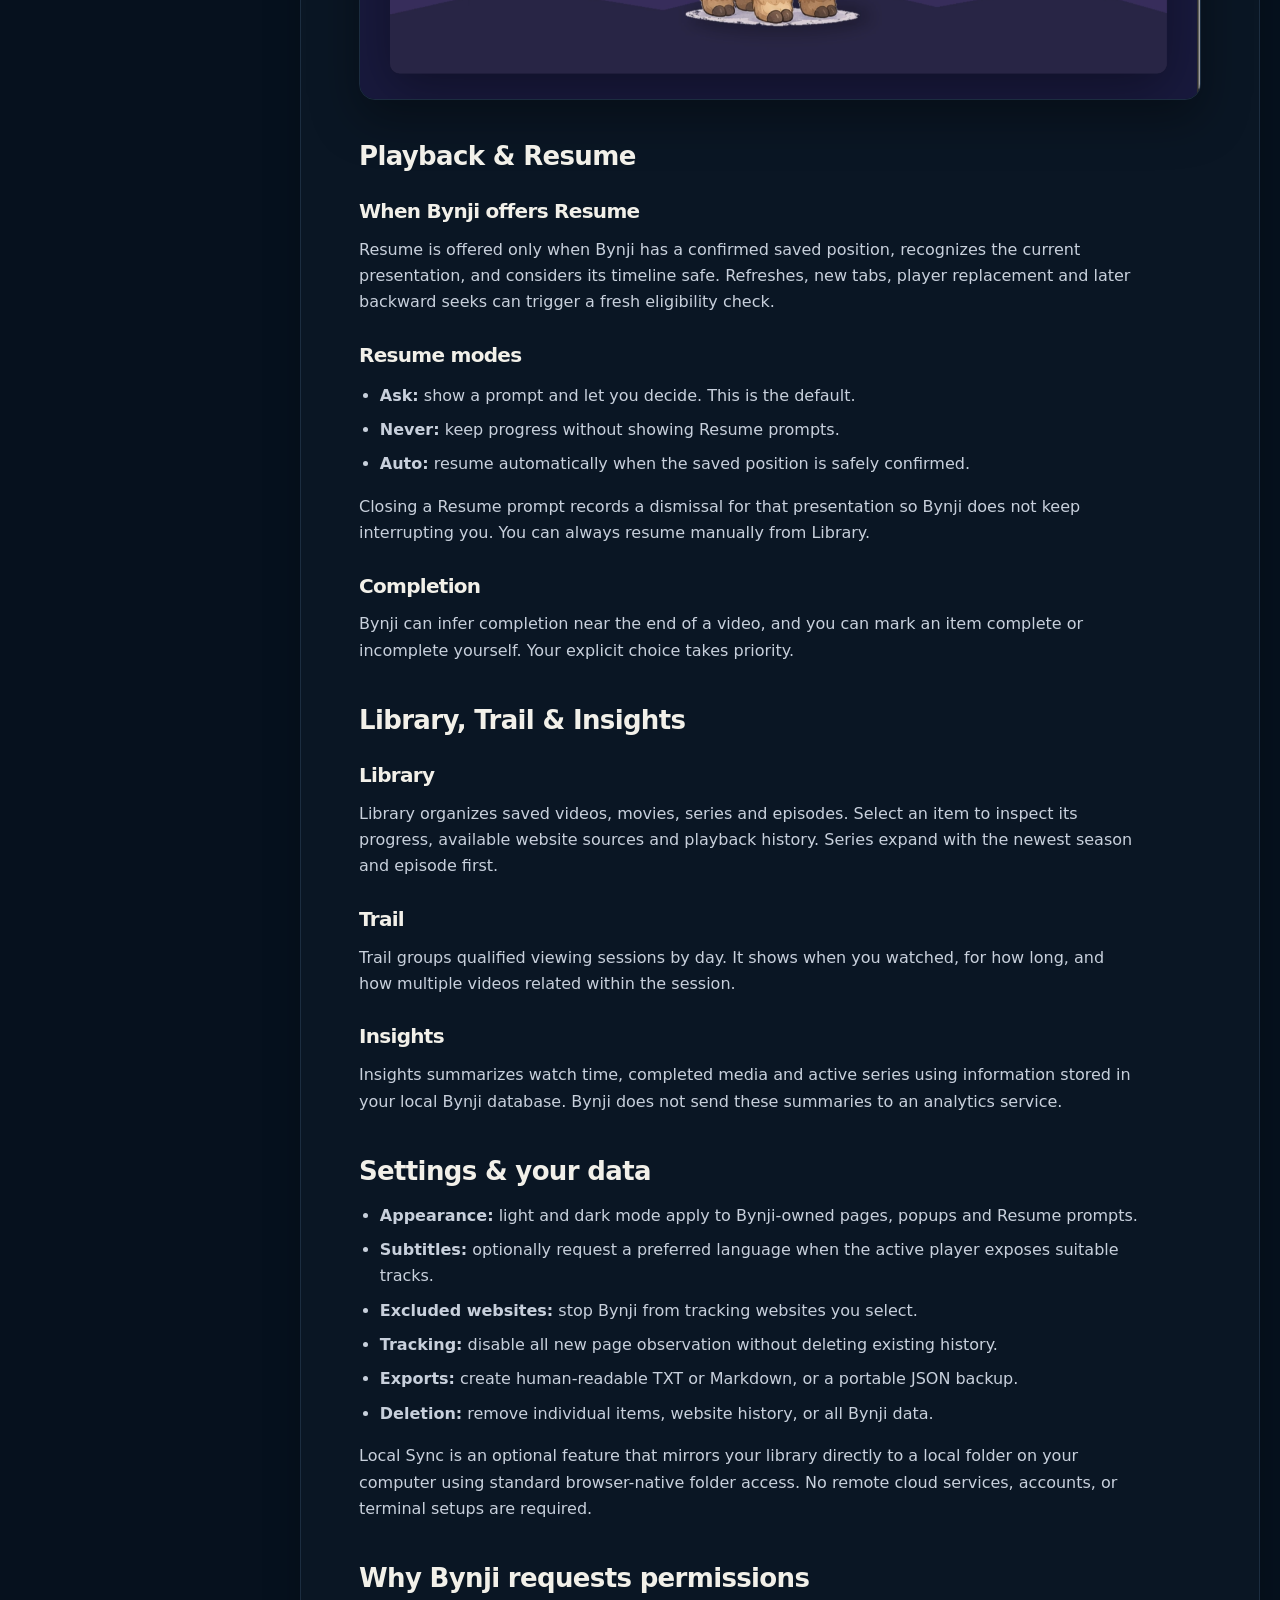
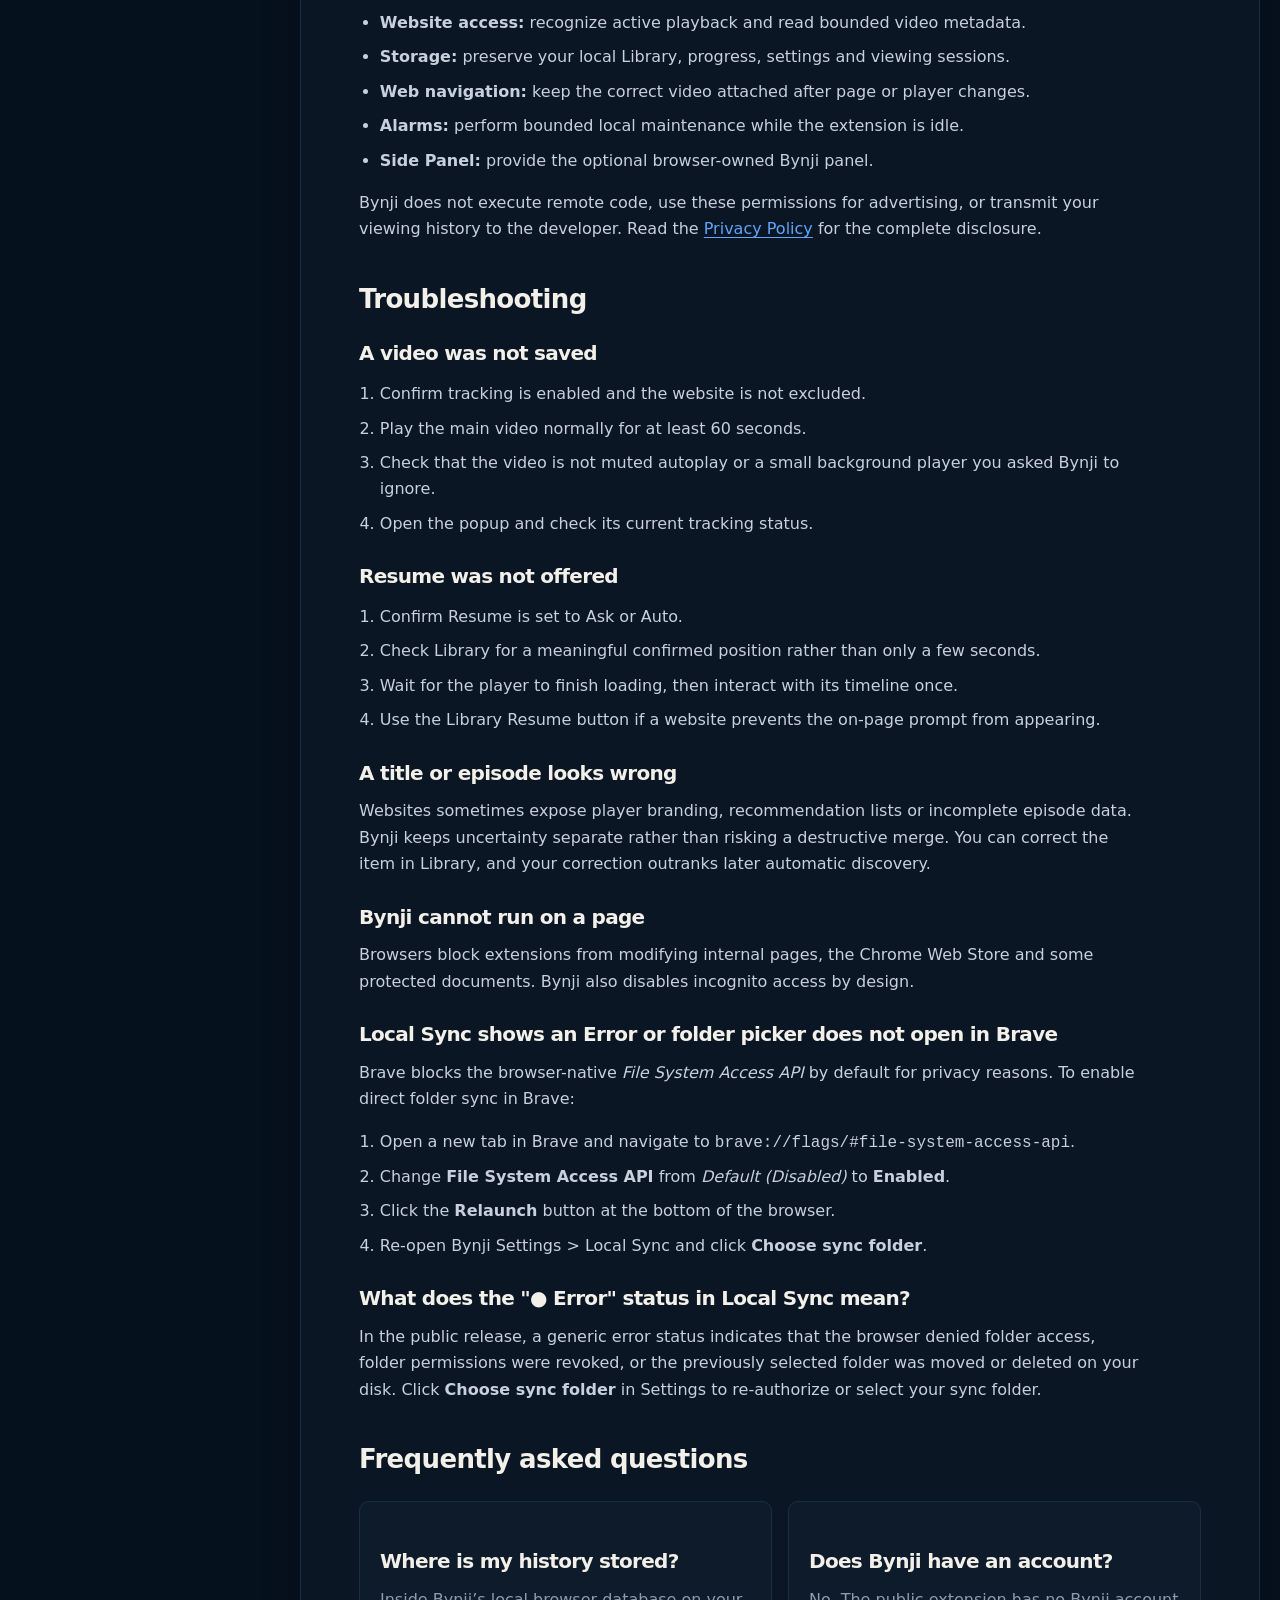
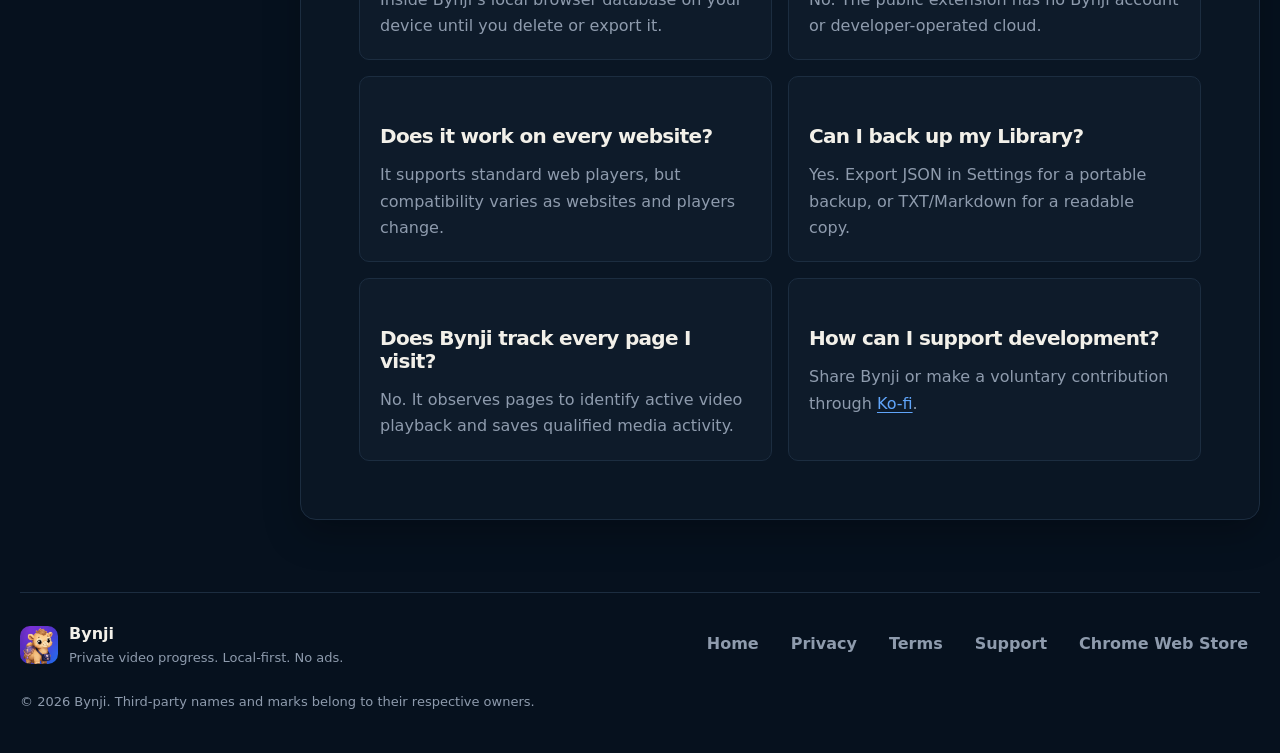
==== commit ccc23cec: "Add files via upload" ====
--- a/help.html
+++ b/help.html
@@ -298,6 +298,20 @@
             Web Store and some protected documents. Bynji also disables
             incognito access by design.
           </p>
+          <h3>Local Sync shows an Error or folder picker does not open in Brave</h3>
+          <p>
+            Brave blocks the browser-native <em>File System Access API</em> by default for privacy reasons. To enable direct folder sync in Brave:
+          </p>
+          <ol>
+            <li>Open a new tab in Brave and navigate to <code>brave://flags/#file-system-access-api</code>.</li>
+            <li>Change <strong>File System Access API</strong> from <em>Default (Disabled)</em> to <strong>Enabled</strong>.</li>
+            <li>Click the <strong>Relaunch</strong> button at the bottom of the browser.</li>
+            <li>Re-open Bynji Settings &gt; Local Sync and click <strong>Choose sync folder</strong>.</li>
+          </ol>
+          <h3>What does the "● Error" status in Local Sync mean?</h3>
+          <p>
+            In the public release, a generic error status indicates that the browser denied folder access, folder permissions were revoked, or the previously selected folder was moved or deleted on your disk. Click <strong>Choose sync folder</strong> in Settings to re-authorize or select your sync folder.
+          </p>
         </section>
 
         <section id="faq">
@@ -366,6 +380,12 @@
       <nav aria-label="Footer navigation">
         <a href="index.html">Home</a><a href="privacy.html">Privacy</a
         ><a href="terms.html">Terms</a><a href="support.html">Support</a>
+        <a
+          href="https://chromewebstore.google.com/detail/bynji/bficoegaabaomkpamgkogghmghdmhdac"
+          target="_blank"
+          rel="noreferrer"
+          >Chrome Web Store</a
+        >
       </nav>
       <p>
         © 2026 Bynji. Third-party names and marks belong to their respective
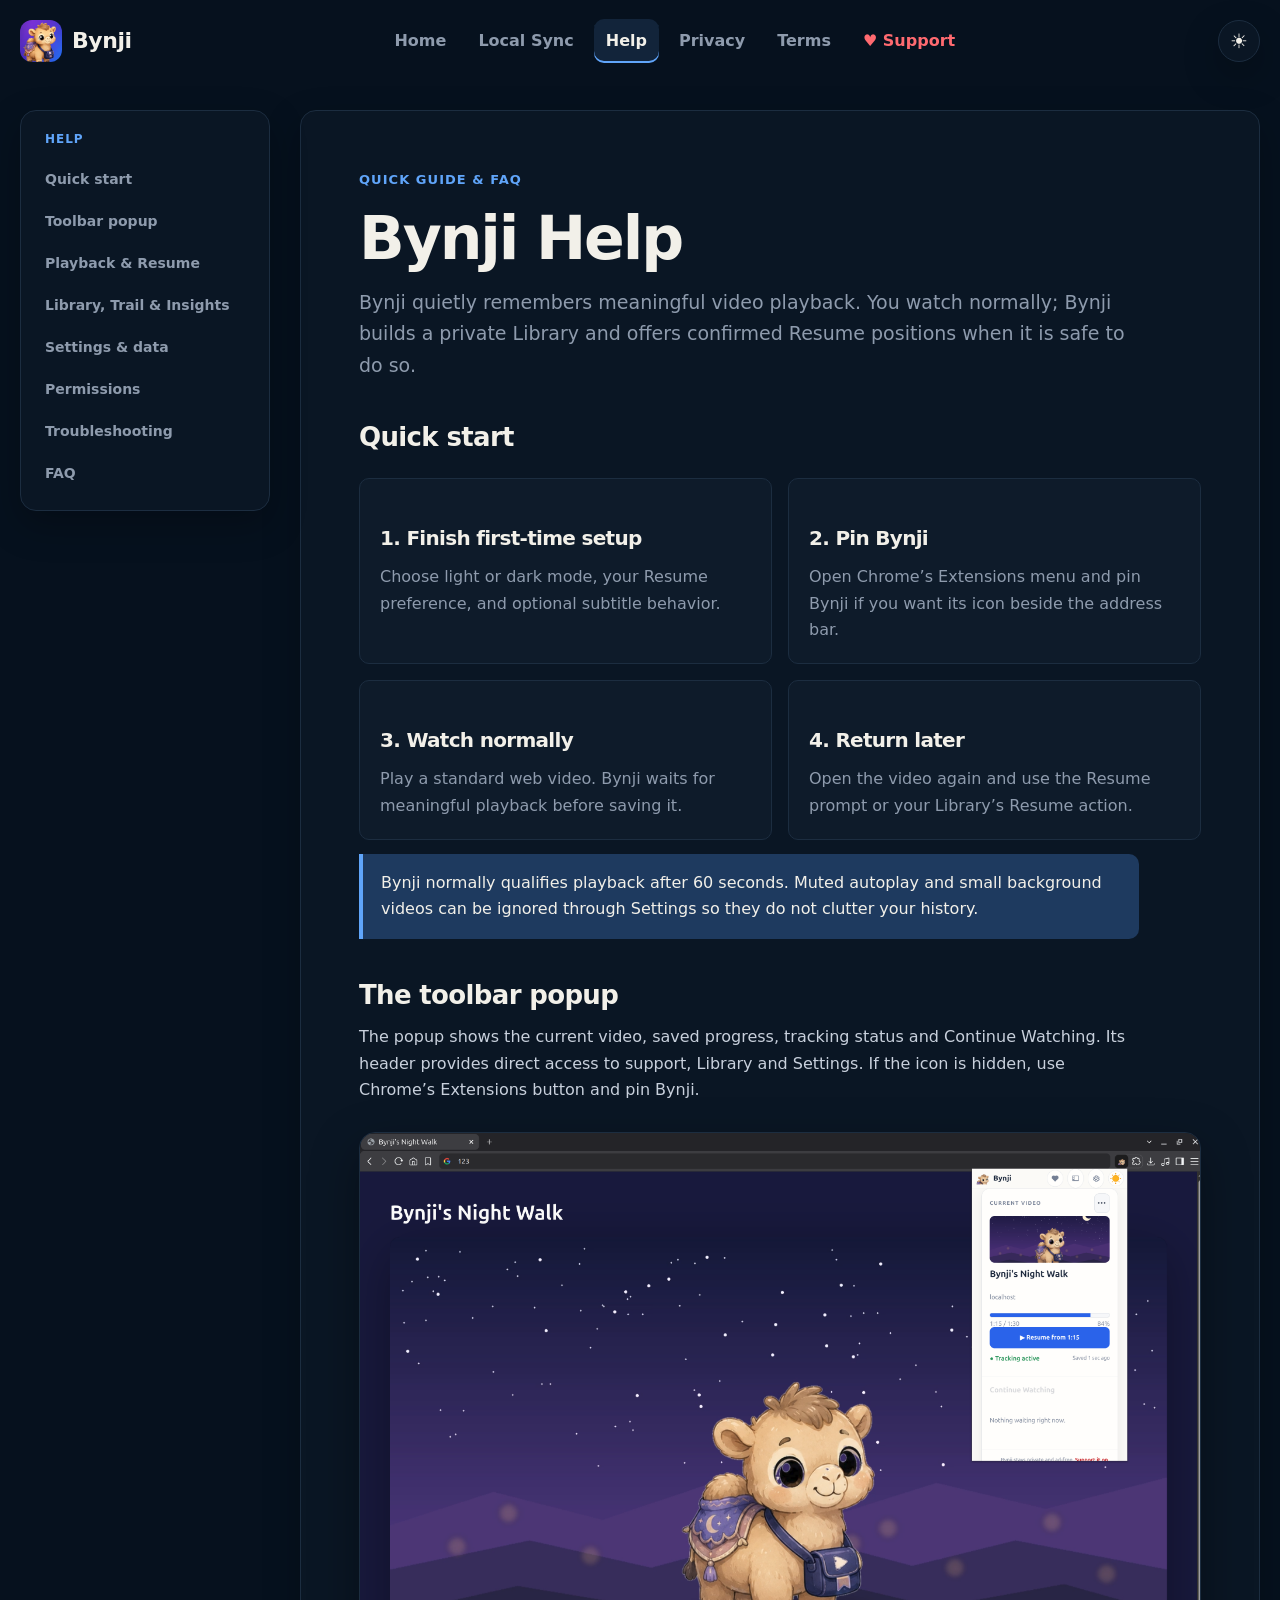
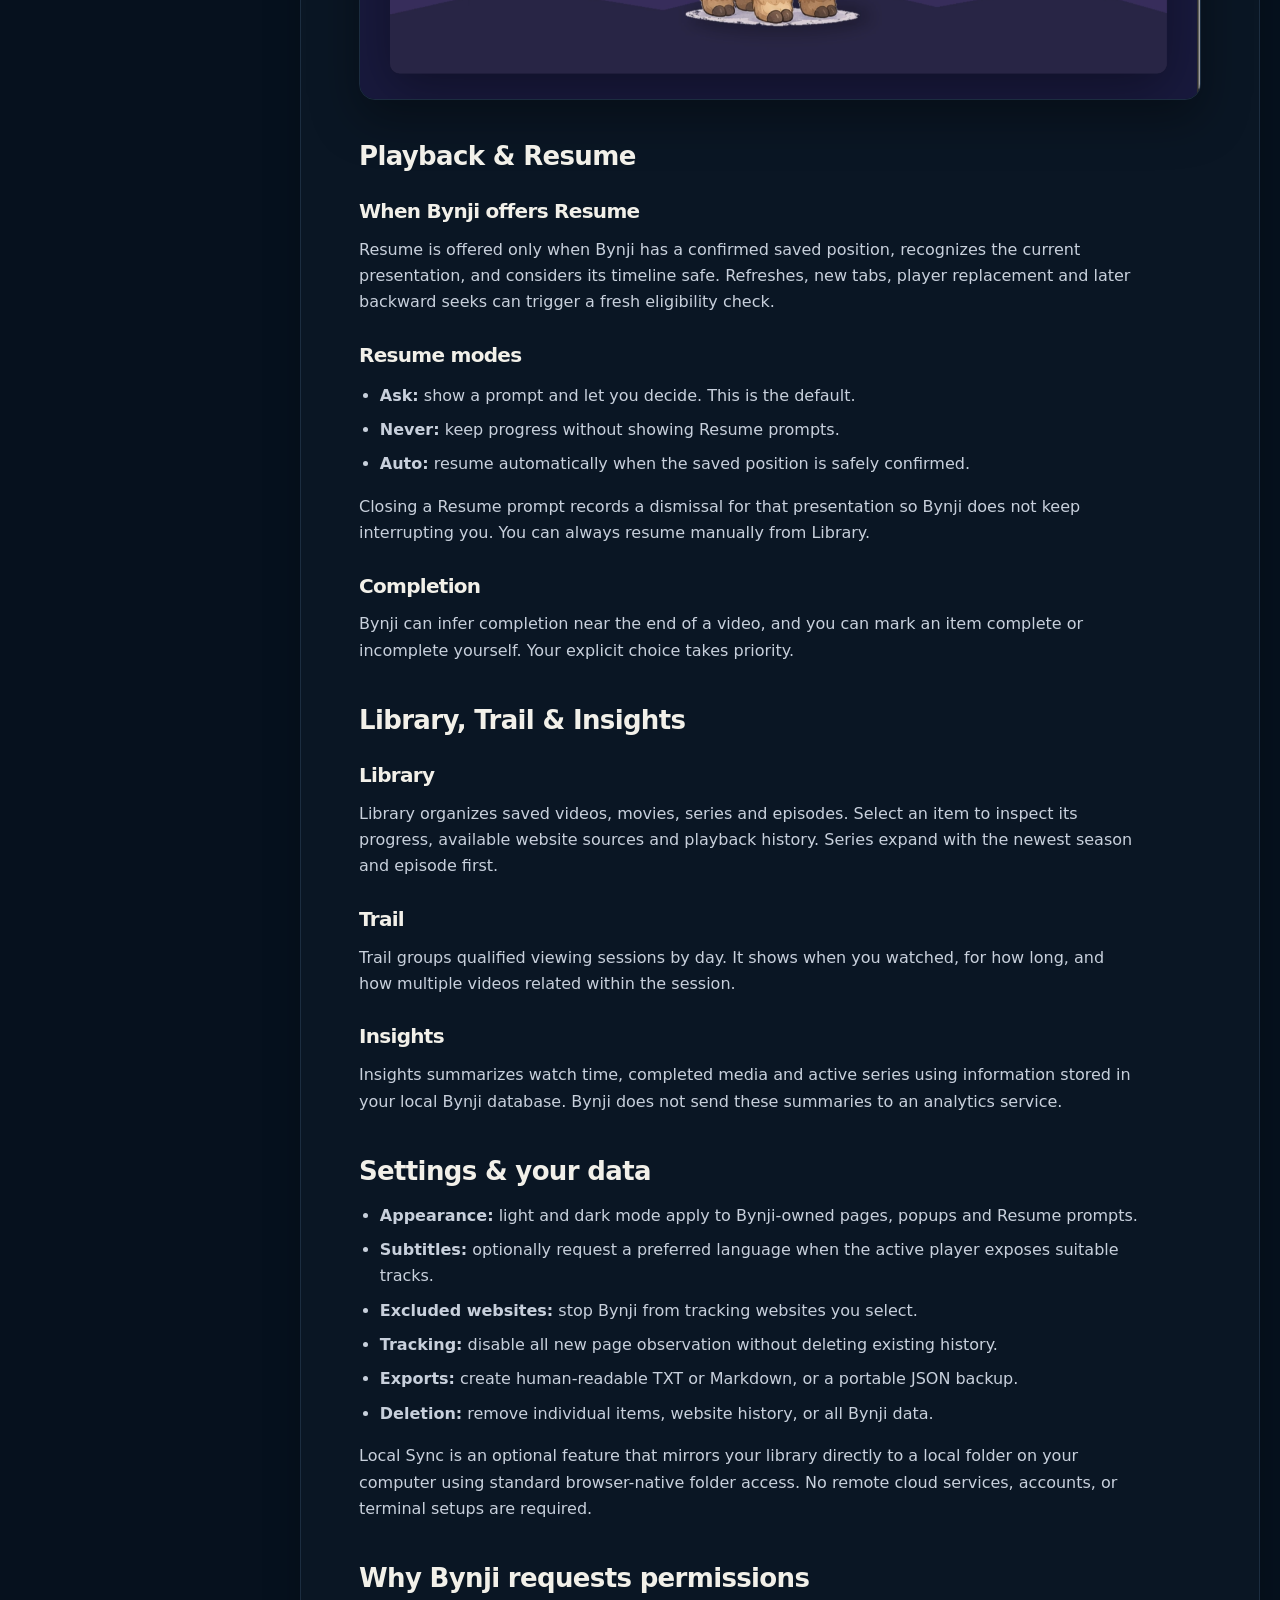
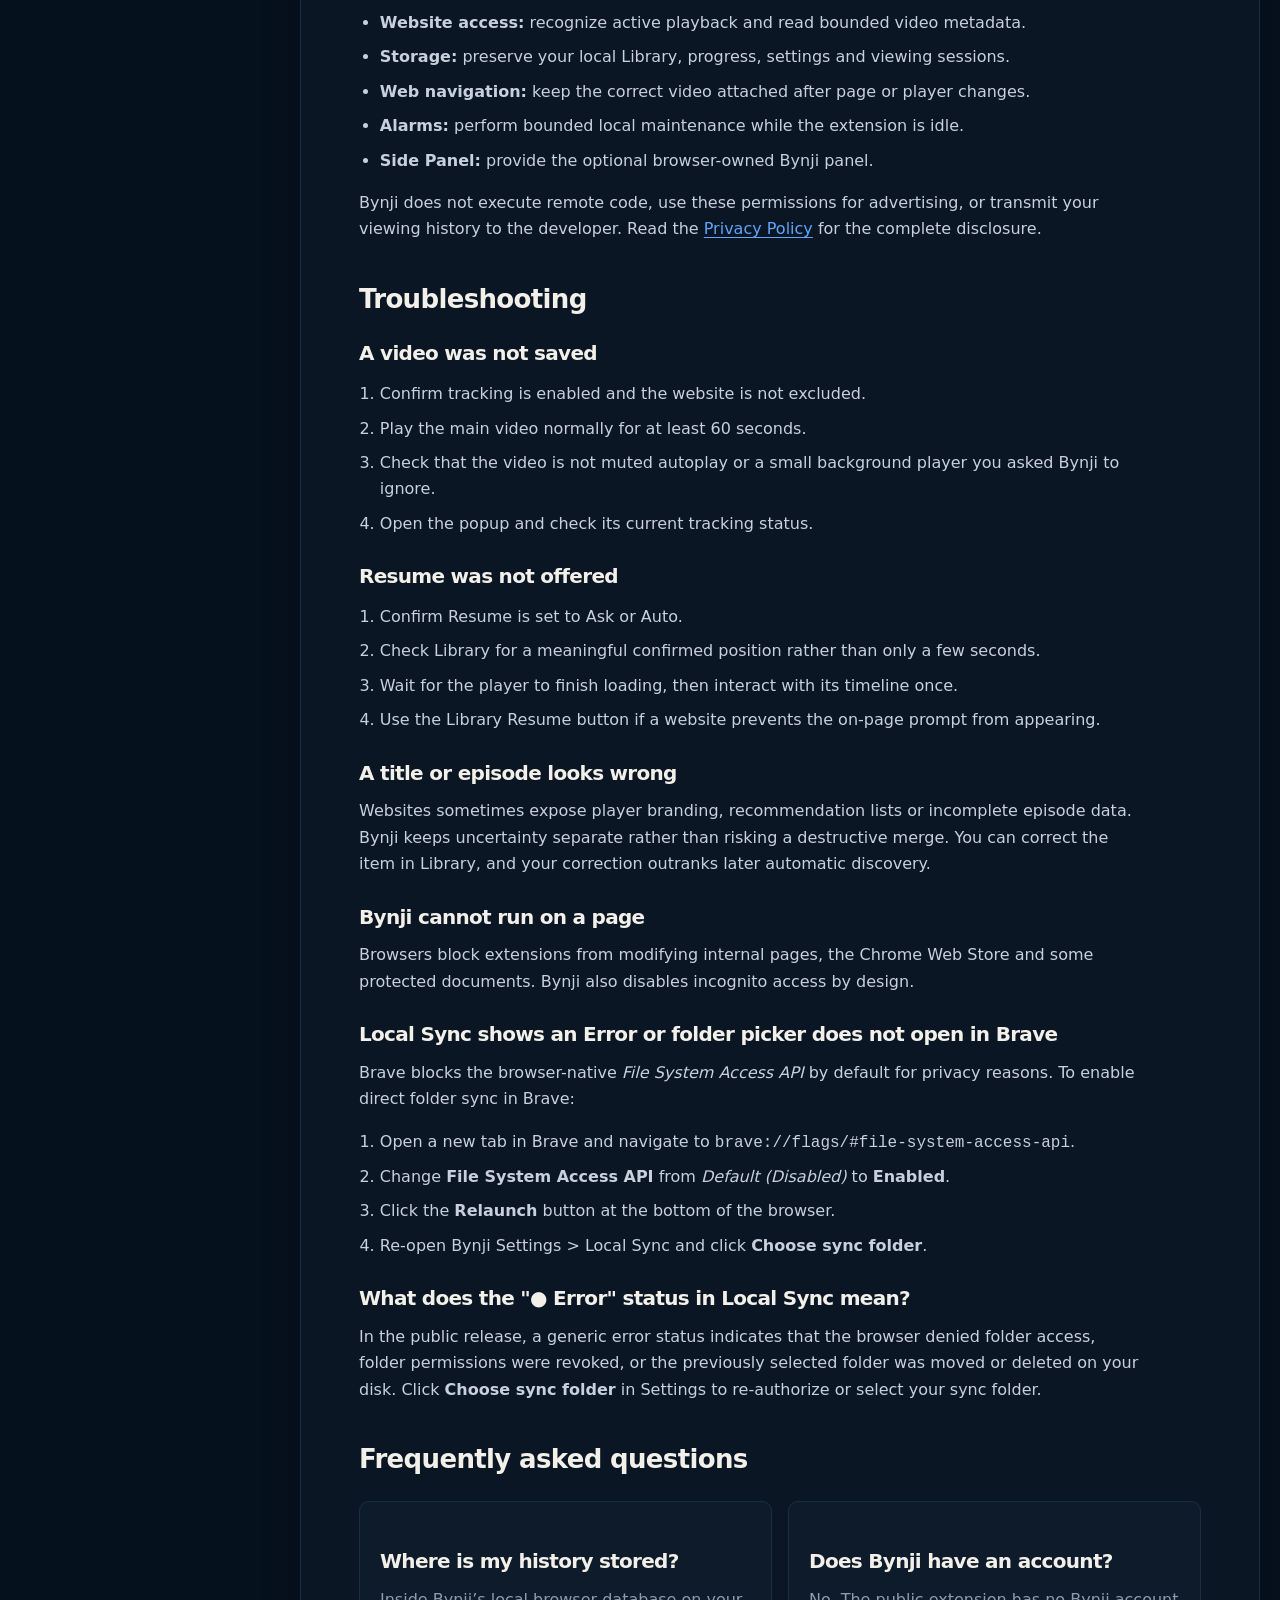
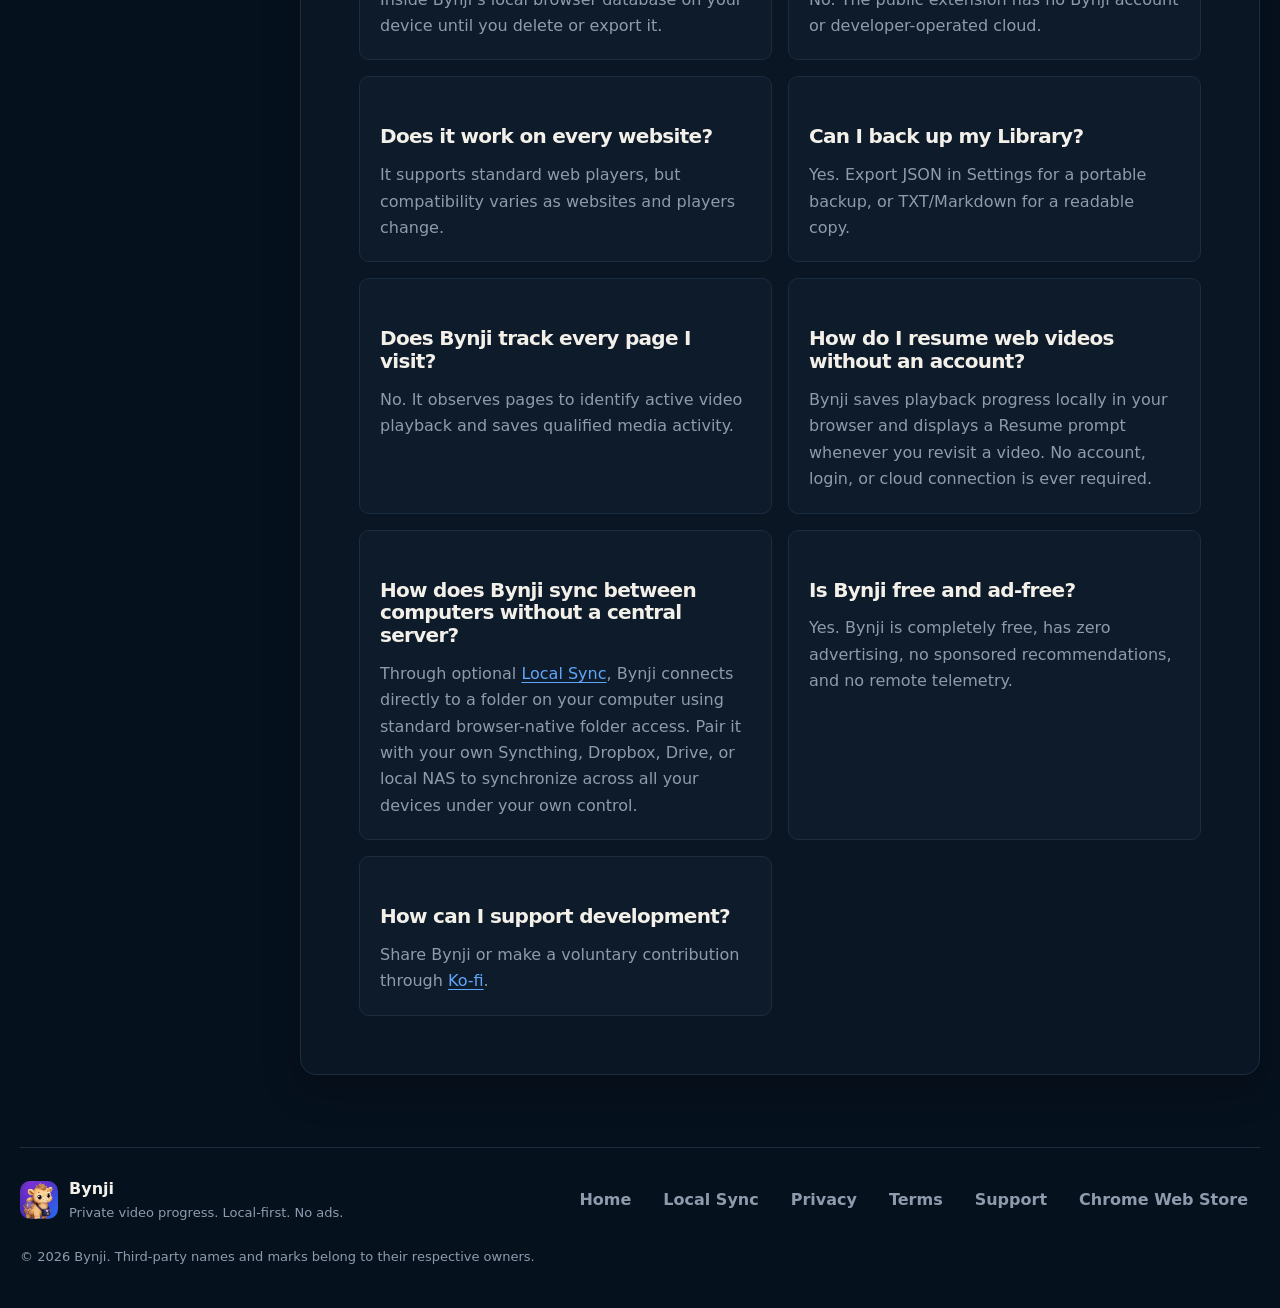
==== commit f68ac5c2: "Add files via upload" ====
--- a/help.html
+++ b/help.html
@@ -33,6 +33,7 @@
       </a>
       <nav class="site-nav" aria-label="Primary navigation">
         <a href="index.html">Home</a>
+        <a href="sync.html">Local Sync</a>
         <a aria-current="page" href="help.html">Help</a>
         <a href="privacy.html">Privacy</a>
         <a href="terms.html">Terms</a>
@@ -353,6 +354,30 @@
               </p>
             </div>
             <div class="faq-card">
+              <h3>How do I resume web videos without an account?</h3>
+              <p>
+                Bynji saves playback progress locally in your browser and displays
+                a Resume prompt whenever you revisit a video. No account, login,
+                or cloud connection is ever required.
+              </p>
+            </div>
+            <div class="faq-card">
+              <h3>How does Bynji sync between computers without a central server?</h3>
+              <p>
+                Through optional <a href="sync.html">Local Sync</a>, Bynji connects directly
+                to a folder on your computer using standard browser-native folder access.
+                Pair it with your own Syncthing, Dropbox, Drive, or local NAS to synchronize
+                across all your devices under your own control.
+              </p>
+            </div>
+            <div class="faq-card">
+              <h3>Is Bynji free and ad-free?</h3>
+              <p>
+                Yes. Bynji is completely free, has zero advertising, no sponsored
+                recommendations, and no remote telemetry.
+              </p>
+            </div>
+            <div class="faq-card">
               <h3>How can I support development?</h3>
               <p>
                 Share Bynji or make a voluntary contribution through
@@ -378,7 +403,7 @@
         </div>
       </div>
       <nav aria-label="Footer navigation">
-        <a href="index.html">Home</a><a href="privacy.html">Privacy</a
+        <a href="index.html">Home</a><a href="sync.html">Local Sync</a><a href="privacy.html">Privacy</a
         ><a href="terms.html">Terms</a><a href="support.html">Support</a>
         <a
           href="https://chromewebstore.google.com/detail/bynji/bficoegaabaomkpamgkogghmghdmhdac"
